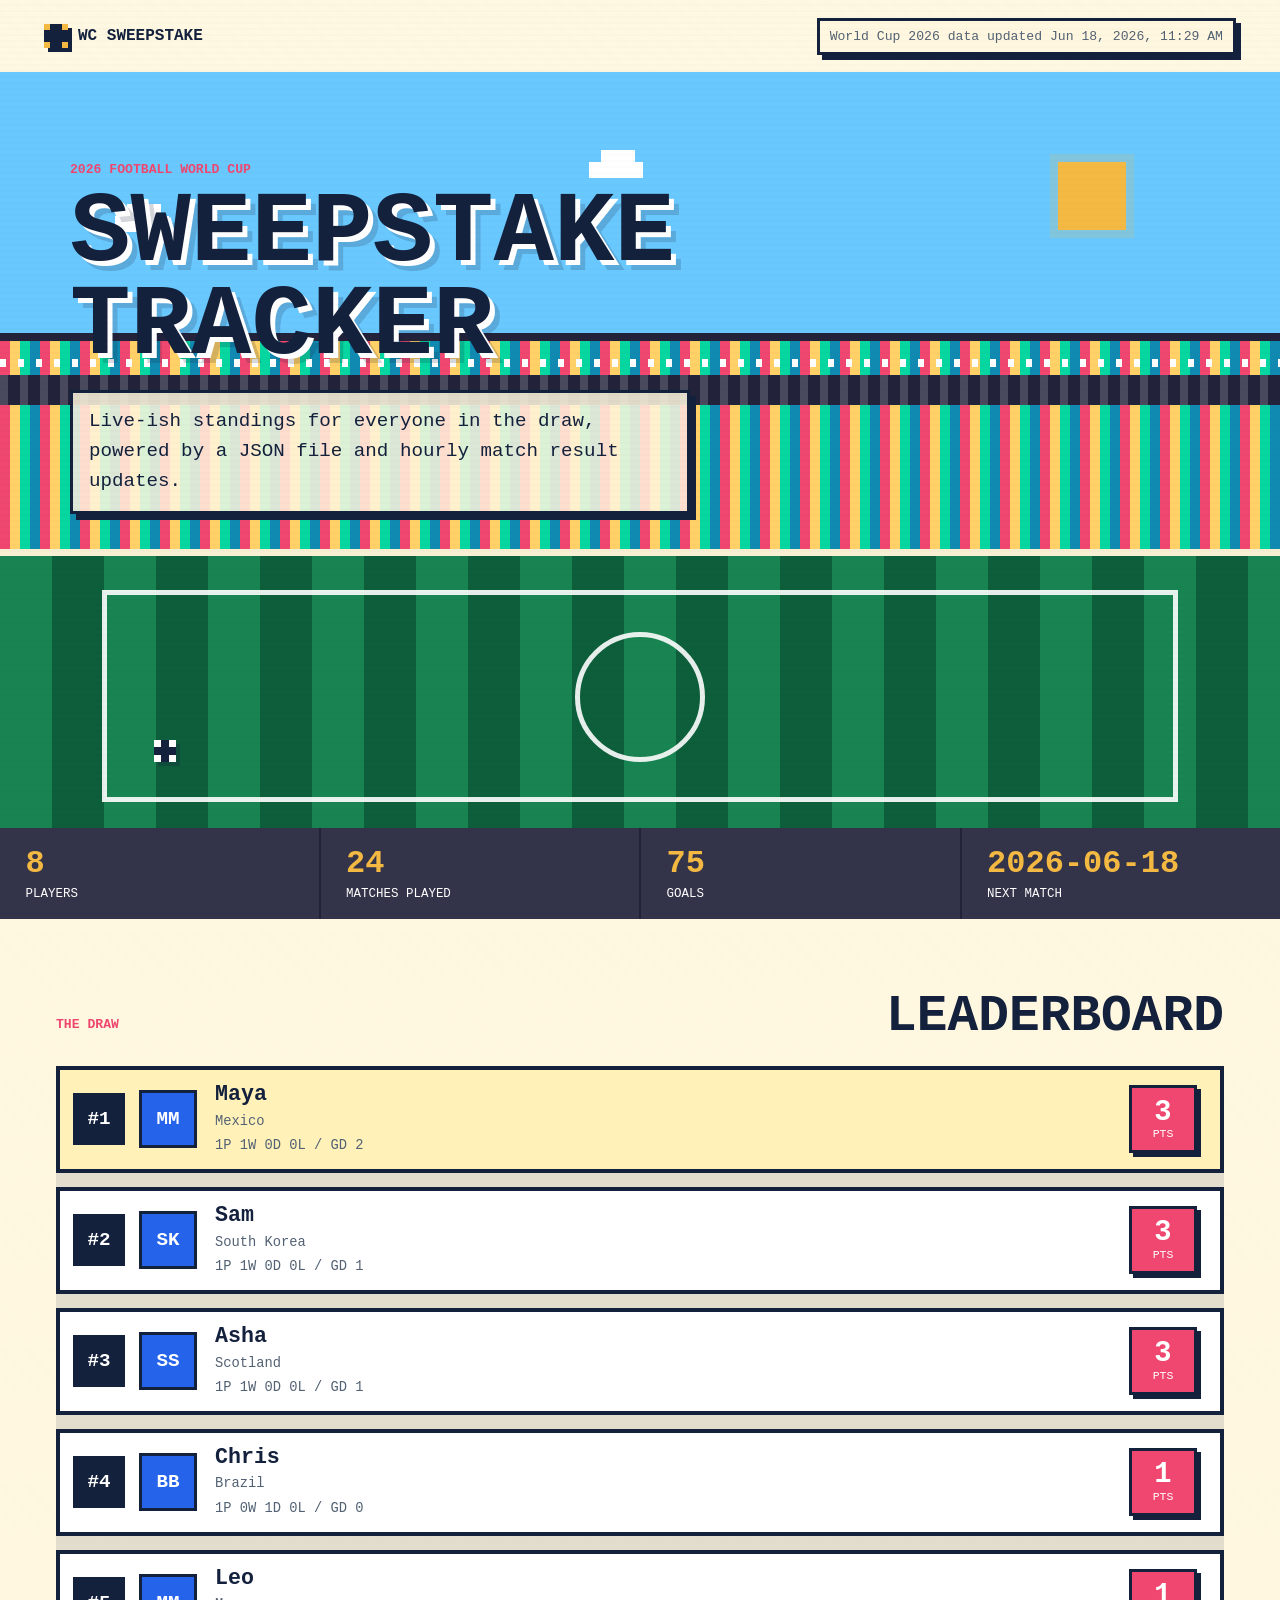
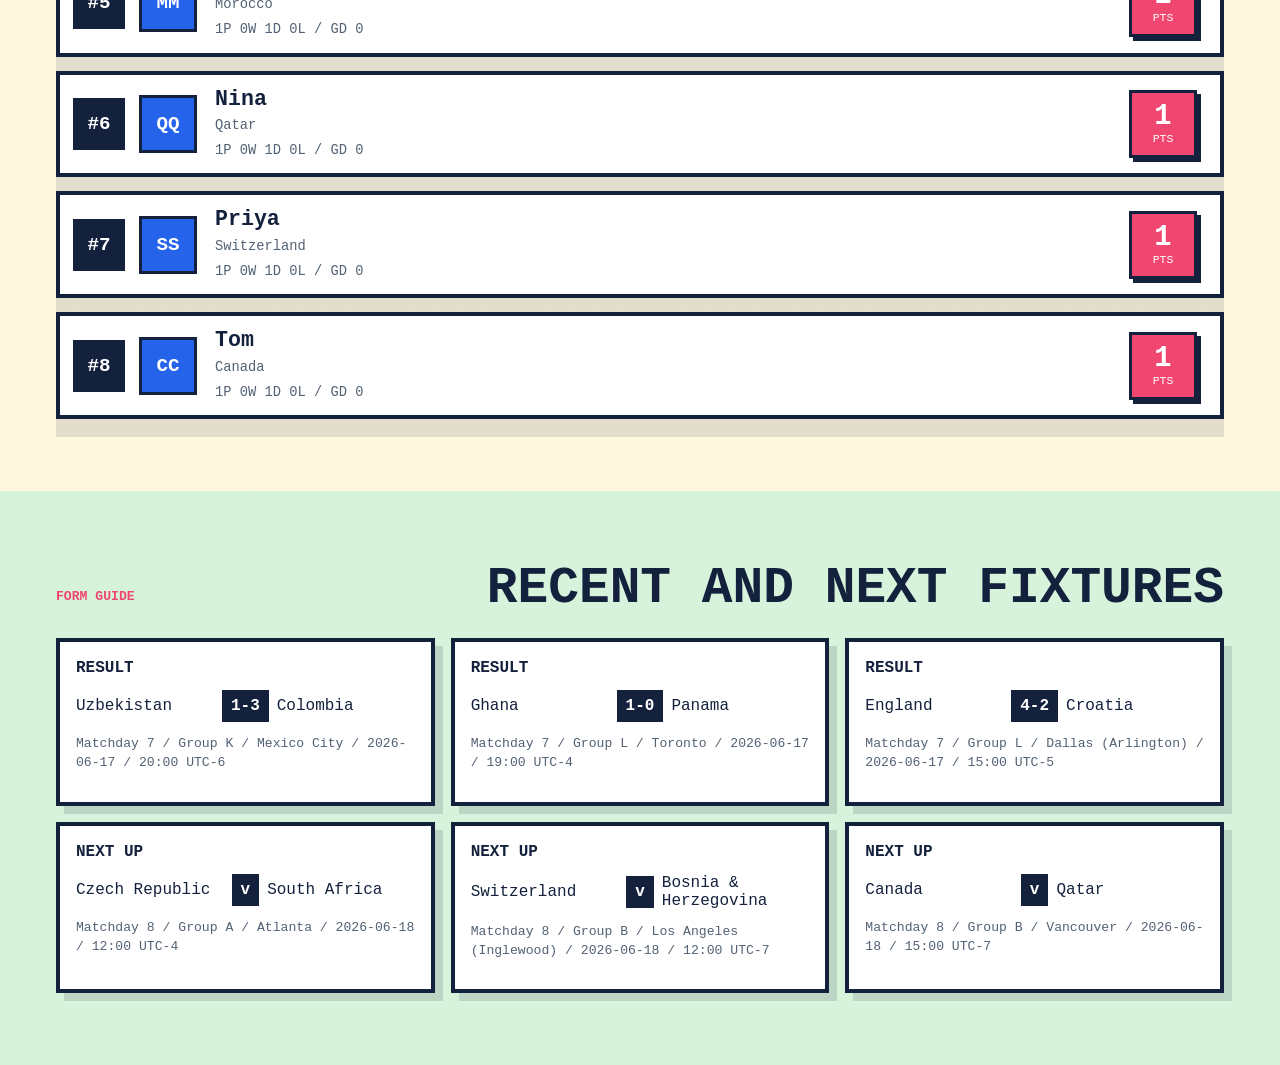
==== index.html @ b254f430 "feat: add World Cup sweepstake tracker" ====
<!doctype html>
<html lang="en">
  <head>
    <meta charset="utf-8" />
    <meta name="viewport" content="width=device-width, initial-scale=1" />
    <title>World Cup Sweepstake</title>
    <meta
      name="description"
      content="A pixel art sweepstake tracker for the 2026 football World Cup."
    />
    <link rel="icon" href="assets/favicon.svg" type="image/svg+xml" />
    <link rel="stylesheet" href="styles.css" />
  </head>
  <body>
    <div class="scanline" aria-hidden="true"></div>
    <header class="site-header">
      <nav class="topbar" aria-label="Sweepstake">
        <a class="brand" href="#leaderboard" aria-label="World Cup Sweepstake home">
          <span class="brand-mark" aria-hidden="true"></span>
          <span>WC Sweepstake</span>
        </a>
        <div class="status-pill" id="data-status">Loading results...</div>
      </nav>

      <section class="hero" aria-labelledby="hero-title">
        <div class="stadium-sky" aria-hidden="true">
          <span class="cloud cloud-one"></span>
          <span class="cloud cloud-two"></span>
          <span class="sun"></span>
        </div>
        <div class="pixel-stands" aria-hidden="true"></div>
        <div class="pitch" aria-hidden="true">
          <span class="touchline"></span>
          <span class="centre-circle"></span>
          <span class="pixel-ball"></span>
        </div>
        <div class="hero-copy">
          <p class="eyebrow">2026 football World Cup</p>
          <h1 id="hero-title">Sweepstake tracker</h1>
          <p>
            Live-ish standings for everyone in the draw, powered by a JSON file
            and hourly match result updates.
          </p>
        </div>
      </section>
    </header>

    <main>
      <section class="summary-strip" aria-label="Tournament summary">
        <div>
          <span class="summary-value" id="player-count">0</span>
          <span class="summary-label">players</span>
        </div>
        <div>
          <span class="summary-value" id="played-count">0</span>
          <span class="summary-label">matches played</span>
        </div>
        <div>
          <span class="summary-value" id="goal-count">0</span>
          <span class="summary-label">goals</span>
        </div>
        <div>
          <span class="summary-value" id="next-kickoff">TBC</span>
          <span class="summary-label">next match</span>
        </div>
      </section>

      <section class="content-band" id="leaderboard">
        <div class="section-heading">
          <p class="eyebrow">The draw</p>
          <h2>Leaderboard</h2>
        </div>
        <div class="leaderboard" id="leaderboard-list" aria-live="polite"></div>
      </section>

      <section class="content-band fixtures-band">
        <div class="section-heading">
          <p class="eyebrow">Form guide</p>
          <h2>Recent and next fixtures</h2>
        </div>
        <div class="fixture-grid" id="fixture-list"></div>
      </section>
    </main>

    <template id="leader-card-template">
      <article class="leader-card">
        <div class="rank"></div>
        <div class="team-badge"></div>
        <div class="leader-main">
          <h3></h3>
          <p></p>
          <div class="mini-record"></div>
        </div>
        <div class="points-box">
          <strong></strong>
          <span>pts</span>
        </div>
      </article>
    </template>

    <script src="app.js" type="module"></script>
  </body>
</html>
---- styles.css ----
:root {
  color-scheme: light;
  --ink: #14213d;
  --muted: #526173;
  --paper: #fff7df;
  --paper-deep: #f6e8ba;
  --grass: #188451;
  --grass-dark: #0d5e3a;
  --line: #e8dcaa;
  --score: #ef476f;
  --sky: #69c9ff;
  --night: #22223b;
  --gold: #f4b942;
  --blue: #2563eb;
  --tile: 6px;
  --shadow: 0 18px 0 rgba(20, 33, 61, 0.12);
}

* {
  box-sizing: border-box;
}

html {
  scroll-behavior: smooth;
}

body {
  margin: 0;
  background:
    linear-gradient(180deg, rgba(255, 247, 223, 0.92), rgba(255, 247, 223, 1)),
    repeating-linear-gradient(
      45deg,
      rgba(20, 33, 61, 0.04) 0 8px,
      transparent 8px 16px
    );
  color: var(--ink);
  font-family:
    "Courier New",
    Courier,
    monospace;
  letter-spacing: 0;
  min-height: 100vh;
}

.scanline {
  pointer-events: none;
  position: fixed;
  inset: 0;
  z-index: 30;
  opacity: 0.16;
  background: repeating-linear-gradient(
    to bottom,
    transparent 0 4px,
    rgba(20, 33, 61, 0.08) 4px 6px
  );
  mix-blend-mode: multiply;
}

.site-header {
  min-height: 92vh;
  display: grid;
  grid-template-rows: auto 1fr;
}

.topbar {
  align-items: center;
  display: flex;
  gap: 16px;
  justify-content: space-between;
  min-height: 72px;
  padding: 16px clamp(16px, 4vw, 44px);
}

.brand {
  align-items: center;
  color: var(--ink);
  display: inline-flex;
  font-size: clamp(0.92rem, 2vw, 1rem);
  font-weight: 700;
  gap: 10px;
  min-width: 0;
  text-decoration: none;
  text-transform: uppercase;
}

.brand-mark {
  aspect-ratio: 1;
  background:
    linear-gradient(90deg, transparent 0 25%, var(--ink) 25% 75%, transparent 75%),
    linear-gradient(transparent 0 25%, var(--ink) 25% 75%, transparent 75%),
    var(--gold);
  box-shadow: 4px 4px 0 var(--ink);
  display: inline-block;
  image-rendering: pixelated;
  width: 24px;
}

.status-pill {
  background: var(--paper);
  border: 3px solid var(--ink);
  box-shadow: 5px 5px 0 var(--ink);
  color: var(--muted);
  font-size: clamp(0.72rem, 2vw, 0.82rem);
  max-width: 52vw;
  overflow: hidden;
  padding: 8px 10px;
  text-overflow: ellipsis;
  white-space: nowrap;
}

.hero {
  display: grid;
  min-height: calc(92vh - 72px);
  overflow: hidden;
  position: relative;
}

.stadium-sky {
  background: linear-gradient(var(--sky) 0 66%, #99dcff 66% 100%);
  inset: 0;
  position: absolute;
}

.sun {
  animation: sunPulse 5s steps(3, end) infinite;
  background: var(--gold);
  box-shadow: 0 0 0 8px rgba(244, 185, 66, 0.18);
  height: 68px;
  position: absolute;
  right: clamp(28px, 12vw, 180px);
  top: clamp(42px, 10vh, 92px);
  width: 68px;
}

.cloud {
  animation: drift 18s steps(14, end) infinite;
  background: #ffffff;
  box-shadow:
    18px 0 0 #ffffff,
    36px 0 0 #ffffff,
    12px -12px 0 #ffffff,
    28px -12px 0 #ffffff;
  height: 16px;
  position: absolute;
  width: 18px;
}

.cloud-one {
  left: 9vw;
  top: 16vh;
}

.cloud-two {
  animation-duration: 23s;
  left: 46vw;
  top: 10vh;
}

.pixel-stands {
  background:
    repeating-linear-gradient(
      90deg,
      #ef476f 0 10px,
      #ffd166 10px 20px,
      #06d6a0 20px 30px,
      #118ab2 30px 40px
    );
  border-top: 8px solid var(--night);
  height: 24vh;
  min-height: 134px;
  left: 0;
  position: absolute;
  right: 0;
  bottom: max(188px, 31vh);
  z-index: 1;
}

.pixel-stands::before,
.pixel-stands::after {
  content: "";
  display: block;
  position: absolute;
}

.pixel-stands::before {
  background:
    repeating-linear-gradient(
      90deg,
      rgba(255, 255, 255, 0.18) 0 8px,
      transparent 8px 20px
    ),
    var(--night);
  height: 30px;
  left: 0;
  right: 0;
  top: 34px;
}

.pixel-stands::after {
  animation: crowdWave 1.8s steps(2, end) infinite;
  background:
    repeating-linear-gradient(
      90deg,
      #ffffff 0 6px,
      transparent 6px 18px
    );
  height: 8px;
  left: 0;
  right: 0;
  top: 18px;
}

.pitch {
  background:
    repeating-linear-gradient(
      90deg,
      var(--grass) 0 52px,
      var(--grass-dark) 52px 104px
    );
  border-top: 7px solid #f7f0d2;
  bottom: 0;
  height: 31vh;
  left: 0;
  min-height: 188px;
  position: absolute;
  right: 0;
  z-index: 2;
}

.touchline {
  border: 5px solid rgba(255, 255, 255, 0.9);
  bottom: 26px;
  left: clamp(16px, 8vw, 120px);
  position: absolute;
  right: clamp(16px, 8vw, 120px);
  top: 34px;
}

.centre-circle {
  aspect-ratio: 1;
  border: 5px solid rgba(255, 255, 255, 0.9);
  border-radius: 50%;
  left: 50%;
  max-height: 130px;
  position: absolute;
  top: 52%;
  transform: translate(-50%, -50%);
  width: min(24vw, 130px);
}

.pixel-ball {
  animation: ballRoll 6s steps(18, end) infinite;
  aspect-ratio: 1;
  background:
    linear-gradient(90deg, transparent 0 33%, var(--ink) 33% 66%, transparent 66%),
    linear-gradient(transparent 0 33%, var(--ink) 33% 66%, transparent 66%),
    #ffffff;
  bottom: 66px;
  box-shadow: 4px 4px 0 rgba(20, 33, 61, 0.28);
  left: 12vw;
  position: absolute;
  width: 22px;
}

.hero-copy {
  align-self: start;
  color: var(--ink);
  justify-self: start;
  max-width: 760px;
  padding: clamp(46px, 10vh, 92px) clamp(18px, 6vw, 70px) 0;
  position: relative;
  z-index: 4;
}

.eyebrow {
  color: var(--score);
  font-size: 0.82rem;
  font-weight: 700;
  margin: 0 0 10px;
  text-transform: uppercase;
}

h1,
h2,
h3,
p {
  margin-top: 0;
}

h1 {
  font-size: clamp(2.5rem, 10vw, 6.3rem);
  line-height: 0.92;
  margin-bottom: 18px;
  max-width: 9ch;
  text-shadow:
    5px 5px 0 #ffffff,
    10px 10px 0 rgba(20, 33, 61, 0.18);
  text-transform: uppercase;
}

.hero-copy p:last-child {
  background: rgba(255, 247, 223, 0.86);
  border: 3px solid var(--ink);
  box-shadow: 6px 6px 0 var(--ink);
  font-size: clamp(1rem, 2.4vw, 1.2rem);
  line-height: 1.55;
  max-width: 620px;
  padding: 14px 16px;
}

.summary-strip {
  background: var(--night);
  color: #ffffff;
  display: grid;
  gap: 2px;
  grid-template-columns: repeat(4, minmax(0, 1fr));
}

.summary-strip > div {
  background: rgba(255, 255, 255, 0.08);
  min-width: 0;
  padding: 18px clamp(12px, 2vw, 26px);
}

.summary-value,
.summary-label {
  display: block;
  overflow-wrap: anywhere;
}

.summary-value {
  color: var(--gold);
  font-size: clamp(1.15rem, 3vw, 2rem);
  font-weight: 700;
  line-height: 1.15;
}

.summary-label {
  font-size: 0.78rem;
  margin-top: 4px;
  text-transform: uppercase;
}

.content-band {
  padding: clamp(34px, 6vw, 72px) clamp(16px, 5vw, 56px);
}

.fixtures-band {
  background: #d8f3dc;
}

.section-heading {
  align-items: end;
  display: flex;
  gap: 20px;
  justify-content: space-between;
  margin: 0 auto 24px;
  max-width: 1180px;
}

.section-heading h2 {
  font-size: clamp(1.55rem, 4vw, 3.2rem);
  line-height: 1;
  margin-bottom: 0;
  text-transform: uppercase;
}

.leaderboard {
  display: grid;
  gap: 14px;
  margin: 0 auto;
  max-width: 1180px;
}

.leader-card {
  align-items: center;
  background: #ffffff;
  border: 4px solid var(--ink);
  box-shadow: var(--shadow);
  display: grid;
  gap: 14px;
  grid-template-columns: 52px 62px minmax(0, 1fr) 78px;
  min-height: 102px;
  padding: 13px;
}

.leader-card:first-child {
  background: #fff1b8;
}

.rank {
  align-items: center;
  background: var(--ink);
  color: #ffffff;
  display: flex;
  font-size: 1.2rem;
  font-weight: 700;
  height: 52px;
  justify-content: center;
  width: 52px;
}

.team-badge {
  align-items: center;
  background: var(--blue);
  border: 3px solid var(--ink);
  color: #ffffff;
  display: flex;
  font-size: 1.2rem;
  font-weight: 700;
  height: 58px;
  justify-content: center;
  text-transform: uppercase;
  width: 58px;
}

.leader-main {
  min-width: 0;
}

.leader-main h3 {
  font-size: clamp(1rem, 2vw, 1.35rem);
  line-height: 1.1;
  margin-bottom: 6px;
  overflow-wrap: anywhere;
}

.leader-main p,
.mini-record {
  color: var(--muted);
  font-size: 0.86rem;
  line-height: 1.35;
  margin: 0;
  overflow-wrap: anywhere;
}

.mini-record {
  margin-top: 6px;
}

.points-box {
  align-items: center;
  background: var(--score);
  border: 3px solid var(--ink);
  box-shadow: 4px 4px 0 var(--ink);
  color: #ffffff;
  display: flex;
  flex-direction: column;
  height: 68px;
  justify-content: center;
  width: 68px;
}

.points-box strong {
  font-size: 1.8rem;
  line-height: 1;
}

.points-box span {
  font-size: 0.72rem;
  text-transform: uppercase;
}

.fixture-grid {
  display: grid;
  gap: 16px;
  grid-template-columns: repeat(3, minmax(0, 1fr));
  margin: 0 auto;
  max-width: 1180px;
}

.fixture-card {
  background: #ffffff;
  border: 4px solid var(--ink);
  box-shadow: 8px 8px 0 rgba(20, 33, 61, 0.14);
  min-height: 164px;
  padding: 16px;
}

.fixture-card h3 {
  font-size: 1rem;
  line-height: 1.25;
  margin-bottom: 12px;
  text-transform: uppercase;
}

.fixture-score {
  align-items: center;
  display: grid;
  font-size: 1rem;
  gap: 8px;
  grid-template-columns: minmax(0, 1fr) auto minmax(0, 1fr);
}

.fixture-score span {
  overflow-wrap: anywhere;
}

.score-chip {
  background: var(--ink);
  color: #ffffff;
  font-weight: 700;
  padding: 7px 9px;
}

.fixture-meta {
  color: var(--muted);
  font-size: 0.82rem;
  line-height: 1.45;
  margin-top: 12px;
}

.empty-state,
.error-state {
  background: #ffffff;
  border: 4px solid var(--ink);
  box-shadow: var(--shadow);
  margin: 0 auto;
  max-width: 760px;
  padding: 20px;
}

.error-state {
  border-color: var(--score);
}

@keyframes drift {
  0% {
    transform: translateX(0);
  }
  50% {
    transform: translateX(34px);
  }
  100% {
    transform: translateX(0);
  }
}

@keyframes sunPulse {
  0%,
  100% {
    transform: scale(1);
  }
  50% {
    transform: scale(1.06);
  }
}

@keyframes crowdWave {
  0%,
  100% {
    transform: translateY(0);
  }
  50% {
    transform: translateY(8px);
  }
}

@keyframes ballRoll {
  0% {
    transform: translateX(0) rotate(0deg);
  }
  50% {
    transform: translateX(70vw) rotate(180deg);
  }
  100% {
    transform: translateX(0) rotate(360deg);
  }
}

@media (prefers-reduced-motion: reduce) {
  *,
  *::before,
  *::after {
    animation-duration: 1ms !important;
    animation-iteration-count: 1 !important;
    scroll-behavior: auto !important;
  }
}

@media (max-width: 820px) {
  .site-header {
    min-height: 92vh;
  }

  .hero {
    min-height: calc(92vh - 72px);
  }

  .summary-strip,
  .fixture-grid {
    grid-template-columns: repeat(2, minmax(0, 1fr));
  }

  .section-heading {
    align-items: start;
    display: block;
  }

  .leader-card {
    grid-template-columns: 42px 50px minmax(0, 1fr);
    padding: 11px;
  }

  .rank {
    height: 42px;
    width: 42px;
  }

  .team-badge {
    height: 48px;
    width: 48px;
  }

  .points-box {
    grid-column: 1 / -1;
    height: 46px;
    width: 100%;
  }

  .points-box {
    flex-direction: row;
    gap: 8px;
  }
}

@media (max-width: 520px) {
  .topbar {
    align-items: flex-start;
    flex-direction: column;
  }

  .status-pill {
    max-width: 100%;
    width: 100%;
  }

  h1 {
    max-width: 8ch;
  }

  .hero-copy {
    align-self: start;
    padding-top: 24px;
  }

  .summary-strip,
  .fixture-grid {
    grid-template-columns: 1fr;
  }
}
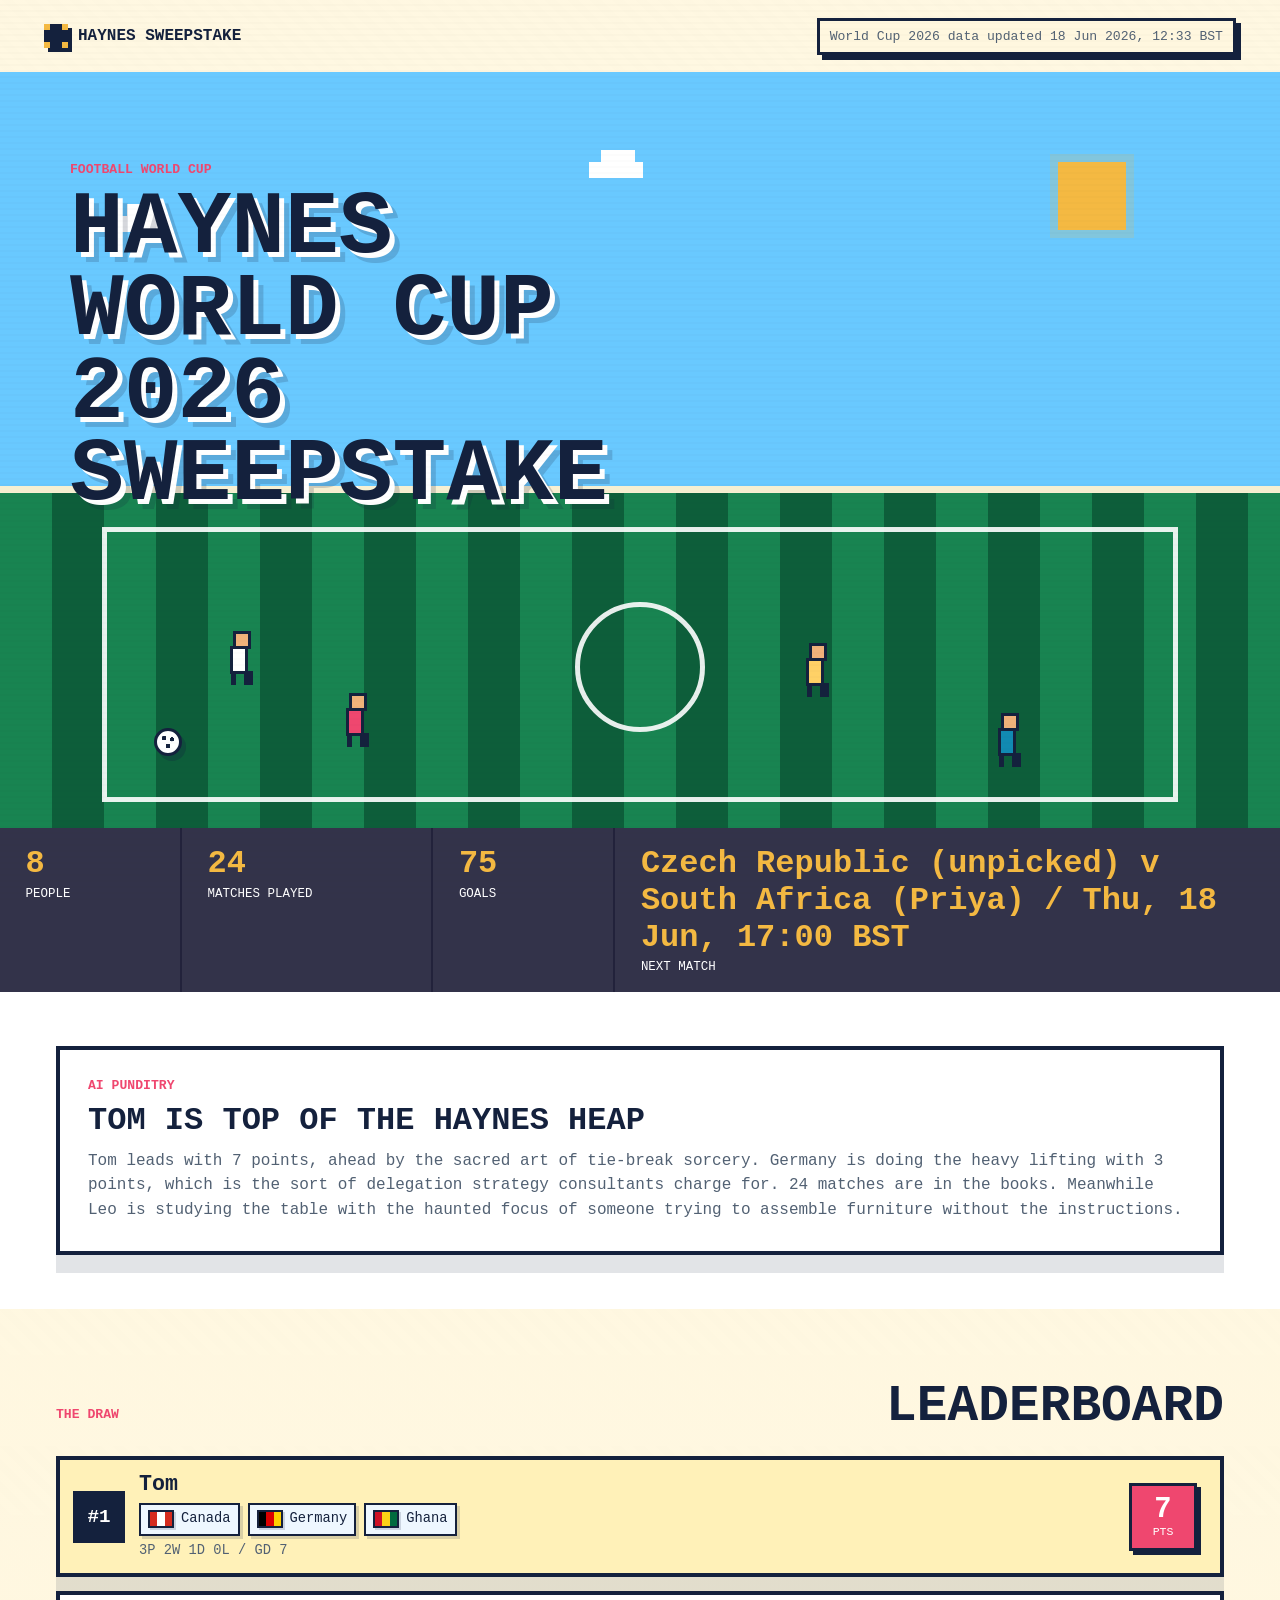
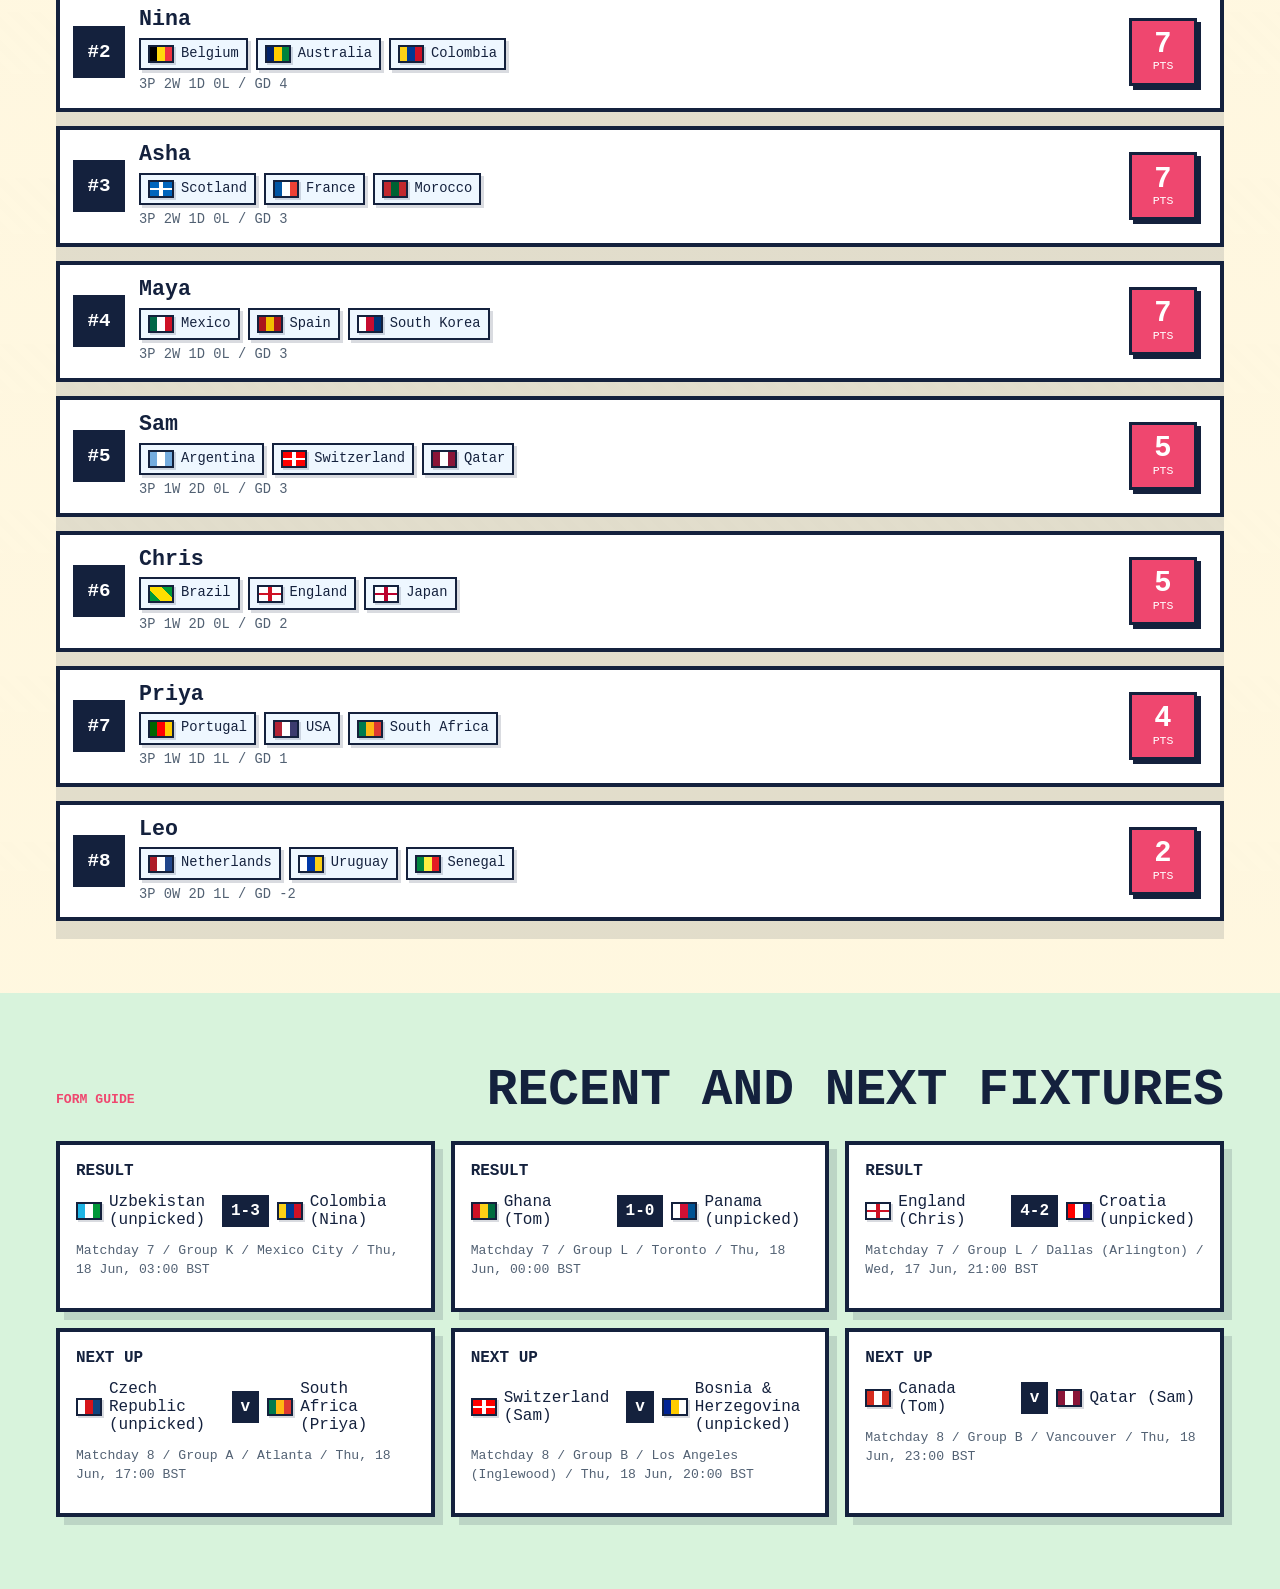
==== commit 9910bb2e: "feat: refine Haynes sweepstake tracker" ====
--- a/index.html
+++ b/index.html
@@ -3,7 +3,7 @@
   <head>
     <meta charset="utf-8" />
     <meta name="viewport" content="width=device-width, initial-scale=1" />
-    <title>World Cup Sweepstake</title>
+    <title>Haynes World Cup 2026 Sweepstake</title>
     <meta
       name="description"
       content="A pixel art sweepstake tracker for the 2026 football World Cup."
@@ -17,7 +17,7 @@
       <nav class="topbar" aria-label="Sweepstake">
         <a class="brand" href="#leaderboard" aria-label="World Cup Sweepstake home">
           <span class="brand-mark" aria-hidden="true"></span>
-          <span>WC Sweepstake</span>
+          <span>Haynes Sweepstake</span>
         </a>
         <div class="status-pill" id="data-status">Loading results...</div>
       </nav>
@@ -28,19 +28,18 @@
           <span class="cloud cloud-two"></span>
           <span class="sun"></span>
         </div>
-        <div class="pixel-stands" aria-hidden="true"></div>
         <div class="pitch" aria-hidden="true">
           <span class="touchline"></span>
           <span class="centre-circle"></span>
+          <span class="pixel-player player-one"></span>
+          <span class="pixel-player player-two"></span>
+          <span class="pixel-player player-three"></span>
+          <span class="pixel-player player-four"></span>
           <span class="pixel-ball"></span>
         </div>
         <div class="hero-copy">
-          <p class="eyebrow">2026 football World Cup</p>
-          <h1 id="hero-title">Sweepstake tracker</h1>
-          <p>
-            Live-ish standings for everyone in the draw, powered by a JSON file
-            and hourly match result updates.
-          </p>
+          <p class="eyebrow">Football World Cup</p>
+          <h1 id="hero-title">Haynes World Cup 2026 Sweepstake</h1>
         </div>
       </section>
     </header>
@@ -49,7 +48,7 @@
       <section class="summary-strip" aria-label="Tournament summary">
         <div>
           <span class="summary-value" id="player-count">0</span>
-          <span class="summary-label">players</span>
+          <span class="summary-label">people</span>
         </div>
         <div>
           <span class="summary-value" id="played-count">0</span>
@@ -62,6 +61,14 @@
         <div>
           <span class="summary-value" id="next-kickoff">TBC</span>
           <span class="summary-label">next match</span>
+        </div>
+      </section>
+
+      <section class="ai-summary-band" aria-labelledby="ai-summary-title">
+        <div class="ai-summary" id="ai-summary">
+          <p class="eyebrow">AI punditry</p>
+          <h2 id="ai-summary-title">Waiting for the first proper wobble.</h2>
+          <p>Once the hourly update sees a result change, this will get spicy.</p>
         </div>
       </section>
 
@@ -85,10 +92,9 @@
     <template id="leader-card-template">
       <article class="leader-card">
         <div class="rank"></div>
-        <div class="team-badge"></div>
         <div class="leader-main">
           <h3></h3>
-          <p></p>
+          <div class="team-picks"></div>
           <div class="mini-record"></div>
         </div>
         <div class="points-box">
--- a/styles.css
+++ b/styles.css
@@ -156,60 +156,6 @@
   top: 10vh;
 }
 
-.pixel-stands {
-  background:
-    repeating-linear-gradient(
-      90deg,
-      #ef476f 0 10px,
-      #ffd166 10px 20px,
-      #06d6a0 20px 30px,
-      #118ab2 30px 40px
-    );
-  border-top: 8px solid var(--night);
-  height: 24vh;
-  min-height: 134px;
-  left: 0;
-  position: absolute;
-  right: 0;
-  bottom: max(188px, 31vh);
-  z-index: 1;
-}
-
-.pixel-stands::before,
-.pixel-stands::after {
-  content: "";
-  display: block;
-  position: absolute;
-}
-
-.pixel-stands::before {
-  background:
-    repeating-linear-gradient(
-      90deg,
-      rgba(255, 255, 255, 0.18) 0 8px,
-      transparent 8px 20px
-    ),
-    var(--night);
-  height: 30px;
-  left: 0;
-  right: 0;
-  top: 34px;
-}
-
-.pixel-stands::after {
-  animation: crowdWave 1.8s steps(2, end) infinite;
-  background:
-    repeating-linear-gradient(
-      90deg,
-      #ffffff 0 6px,
-      transparent 6px 18px
-    );
-  height: 8px;
-  left: 0;
-  right: 0;
-  top: 18px;
-}
-
 .pitch {
   background:
     repeating-linear-gradient(
@@ -219,9 +165,9 @@
     );
   border-top: 7px solid #f7f0d2;
   bottom: 0;
-  height: 31vh;
+  height: 38vh;
   left: 0;
-  min-height: 188px;
+  min-height: 238px;
   position: absolute;
   right: 0;
   z-index: 2;
@@ -252,14 +198,79 @@
   animation: ballRoll 6s steps(18, end) infinite;
   aspect-ratio: 1;
   background:
-    linear-gradient(90deg, transparent 0 33%, var(--ink) 33% 66%, transparent 66%),
-    linear-gradient(transparent 0 33%, var(--ink) 33% 66%, transparent 66%),
+    radial-gradient(circle at 32% 32%, var(--ink) 0 10%, transparent 11%),
+    radial-gradient(circle at 68% 38%, var(--ink) 0 10%, transparent 11%),
+    radial-gradient(circle at 50% 68%, var(--ink) 0 12%, transparent 13%),
     #ffffff;
-  bottom: 66px;
-  box-shadow: 4px 4px 0 rgba(20, 33, 61, 0.28);
+  border: 3px solid var(--ink);
+  border-radius: 50%;
+  bottom: 72px;
+  box-shadow: 4px 5px 0 rgba(20, 33, 61, 0.28);
   left: 12vw;
   position: absolute;
+  width: 28px;
+  z-index: 4;
+}
+
+.pixel-player {
+  animation: playerBounce 2.8s steps(2, end) infinite;
+  background: var(--paper);
+  border: 3px solid var(--ink);
+  height: 28px;
+  position: absolute;
+  width: 18px;
+  z-index: 3;
+}
+
+.pixel-player::before,
+.pixel-player::after {
+  content: "";
+  position: absolute;
+}
+
+.pixel-player::before {
+  background: #f0b27a;
+  border: 3px solid var(--ink);
+  height: 12px;
+  left: 0;
+  top: -18px;
+  width: 12px;
+}
+
+.pixel-player::after {
+  background:
+    linear-gradient(90deg, var(--ink) 0 5px, transparent 5px 13px, var(--ink) 13px);
+  bottom: -14px;
+  height: 14px;
+  left: -2px;
   width: 22px;
+}
+
+.player-one {
+  background: #ef476f;
+  bottom: 92px;
+  left: 27vw;
+}
+
+.player-two {
+  animation-delay: 0.5s;
+  background: #ffd166;
+  bottom: 142px;
+  left: 63vw;
+}
+
+.player-three {
+  animation-delay: 0.8s;
+  background: #118ab2;
+  bottom: 72px;
+  left: 78vw;
+}
+
+.player-four {
+  animation-delay: 1.2s;
+  background: #ffffff;
+  bottom: 154px;
+  left: 18vw;
 }
 
 .hero-copy {
@@ -288,24 +299,14 @@
 }
 
 h1 {
-  font-size: clamp(2.5rem, 10vw, 6.3rem);
+  font-size: clamp(2.15rem, 8vw, 5.6rem);
   line-height: 0.92;
   margin-bottom: 18px;
-  max-width: 9ch;
+  max-width: 12ch;
   text-shadow:
     5px 5px 0 #ffffff,
     10px 10px 0 rgba(20, 33, 61, 0.18);
   text-transform: uppercase;
-}
-
-.hero-copy p:last-child {
-  background: rgba(255, 247, 223, 0.86);
-  border: 3px solid var(--ink);
-  box-shadow: 6px 6px 0 var(--ink);
-  font-size: clamp(1rem, 2.4vw, 1.2rem);
-  line-height: 1.55;
-  max-width: 620px;
-  padding: 14px 16px;
 }
 
 .summary-strip {
@@ -313,7 +314,7 @@
   color: #ffffff;
   display: grid;
   gap: 2px;
-  grid-template-columns: repeat(4, minmax(0, 1fr));
+  grid-template-columns: minmax(0, 0.65fr) minmax(0, 0.9fr) minmax(0, 0.65fr) minmax(0, 2.4fr);
 }
 
 .summary-strip > div {
@@ -347,6 +348,32 @@
 
 .fixtures-band {
   background: #d8f3dc;
+}
+
+.ai-summary-band {
+  background: #ffffff;
+  padding: clamp(28px, 5vw, 54px) clamp(16px, 5vw, 56px);
+}
+
+.ai-summary {
+  border: 4px solid var(--ink);
+  box-shadow: var(--shadow);
+  margin: 0 auto;
+  max-width: 1180px;
+  padding: clamp(18px, 3vw, 28px);
+}
+
+.ai-summary h2 {
+  font-size: clamp(1.2rem, 3vw, 2rem);
+  line-height: 1.1;
+  margin-bottom: 10px;
+  text-transform: uppercase;
+}
+
+.ai-summary p:last-child {
+  color: var(--muted);
+  line-height: 1.55;
+  margin-bottom: 0;
 }
 
 .section-heading {
@@ -379,7 +406,7 @@
   box-shadow: var(--shadow);
   display: grid;
   gap: 14px;
-  grid-template-columns: 52px 62px minmax(0, 1fr) 78px;
+  grid-template-columns: 52px minmax(0, 1fr) 78px;
   min-height: 102px;
   padding: 13px;
 }
@@ -400,20 +427,6 @@
   width: 52px;
 }
 
-.team-badge {
-  align-items: center;
-  background: var(--blue);
-  border: 3px solid var(--ink);
-  color: #ffffff;
-  display: flex;
-  font-size: 1.2rem;
-  font-weight: 700;
-  height: 58px;
-  justify-content: center;
-  text-transform: uppercase;
-  width: 58px;
-}
-
 .leader-main {
   min-width: 0;
 }
@@ -425,7 +438,7 @@
   overflow-wrap: anywhere;
 }
 
-.leader-main p,
+.team-picks,
 .mini-record {
   color: var(--muted);
   font-size: 0.86rem;
@@ -436,6 +449,38 @@
 
 .mini-record {
   margin-top: 6px;
+}
+
+.team-picks {
+  display: flex;
+  flex-wrap: wrap;
+  gap: 8px;
+}
+
+.team-chip,
+.team-label {
+  align-items: center;
+  display: inline-flex;
+  gap: 7px;
+  min-width: 0;
+}
+
+.team-chip {
+  background: #eef7ff;
+  border: 2px solid var(--ink);
+  box-shadow: 3px 3px 0 rgba(20, 33, 61, 0.16);
+  color: var(--ink);
+  padding: 5px 7px;
+}
+
+.pixel-flag {
+  border: 2px solid var(--ink);
+  box-shadow: 2px 2px 0 rgba(20, 33, 61, 0.16);
+  display: inline-block;
+  flex: 0 0 auto;
+  height: 18px;
+  image-rendering: pixelated;
+  width: 26px;
 }
 
 .points-box {
@@ -492,7 +537,8 @@
   grid-template-columns: minmax(0, 1fr) auto minmax(0, 1fr);
 }
 
-.fixture-score span {
+.fixture-score span,
+.team-label-text {
   overflow-wrap: anywhere;
 }
 
@@ -556,6 +602,16 @@
   }
 }
 
+@keyframes playerBounce {
+  0%,
+  100% {
+    transform: translateY(0);
+  }
+  50% {
+    transform: translateY(-5px);
+  }
+}
+
 @keyframes ballRoll {
   0% {
     transform: translateX(0) rotate(0deg);
@@ -598,18 +654,13 @@
   }
 
   .leader-card {
-    grid-template-columns: 42px 50px minmax(0, 1fr);
+    grid-template-columns: 42px minmax(0, 1fr);
     padding: 11px;
   }
 
   .rank {
     height: 42px;
     width: 42px;
-  }
-
-  .team-badge {
-    height: 48px;
-    width: 48px;
   }
 
   .points-box {
@@ -636,7 +687,7 @@
   }
 
   h1 {
-    max-width: 8ch;
+    max-width: 10ch;
   }
 
   .hero-copy {
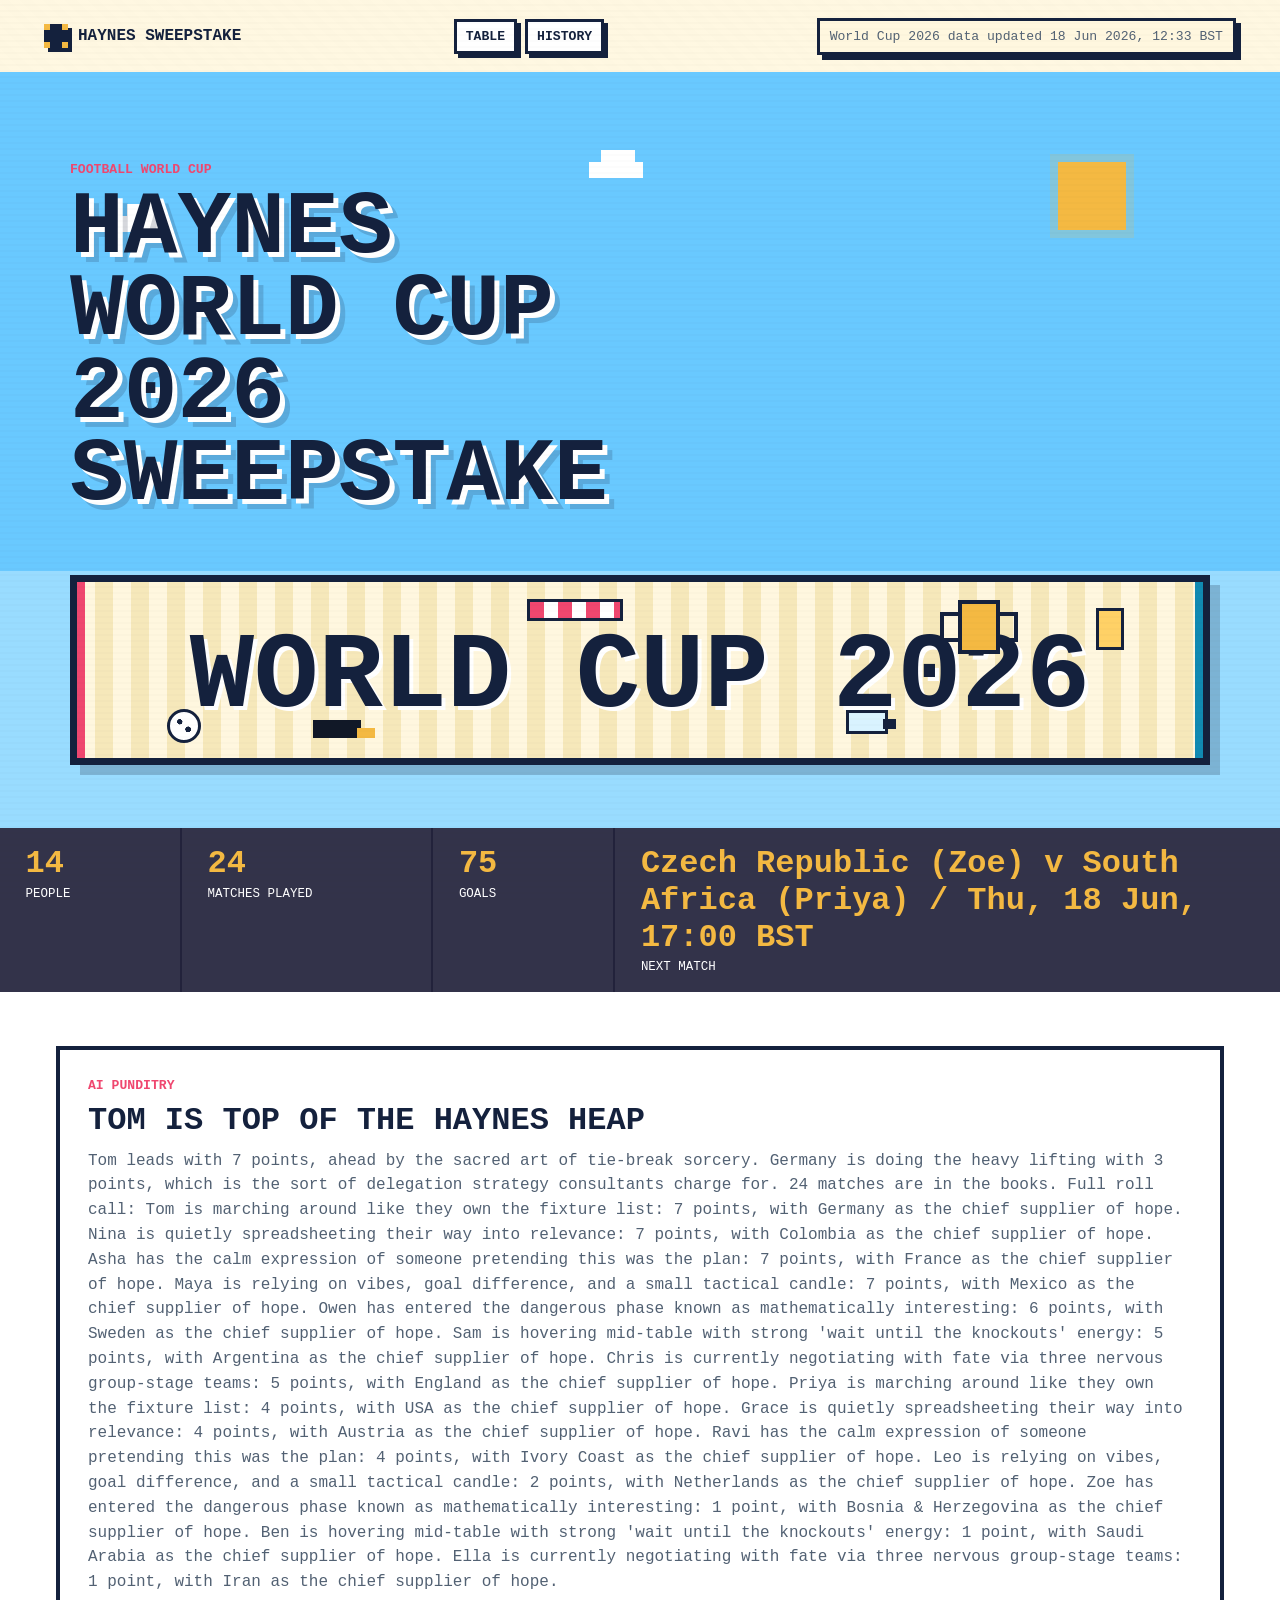
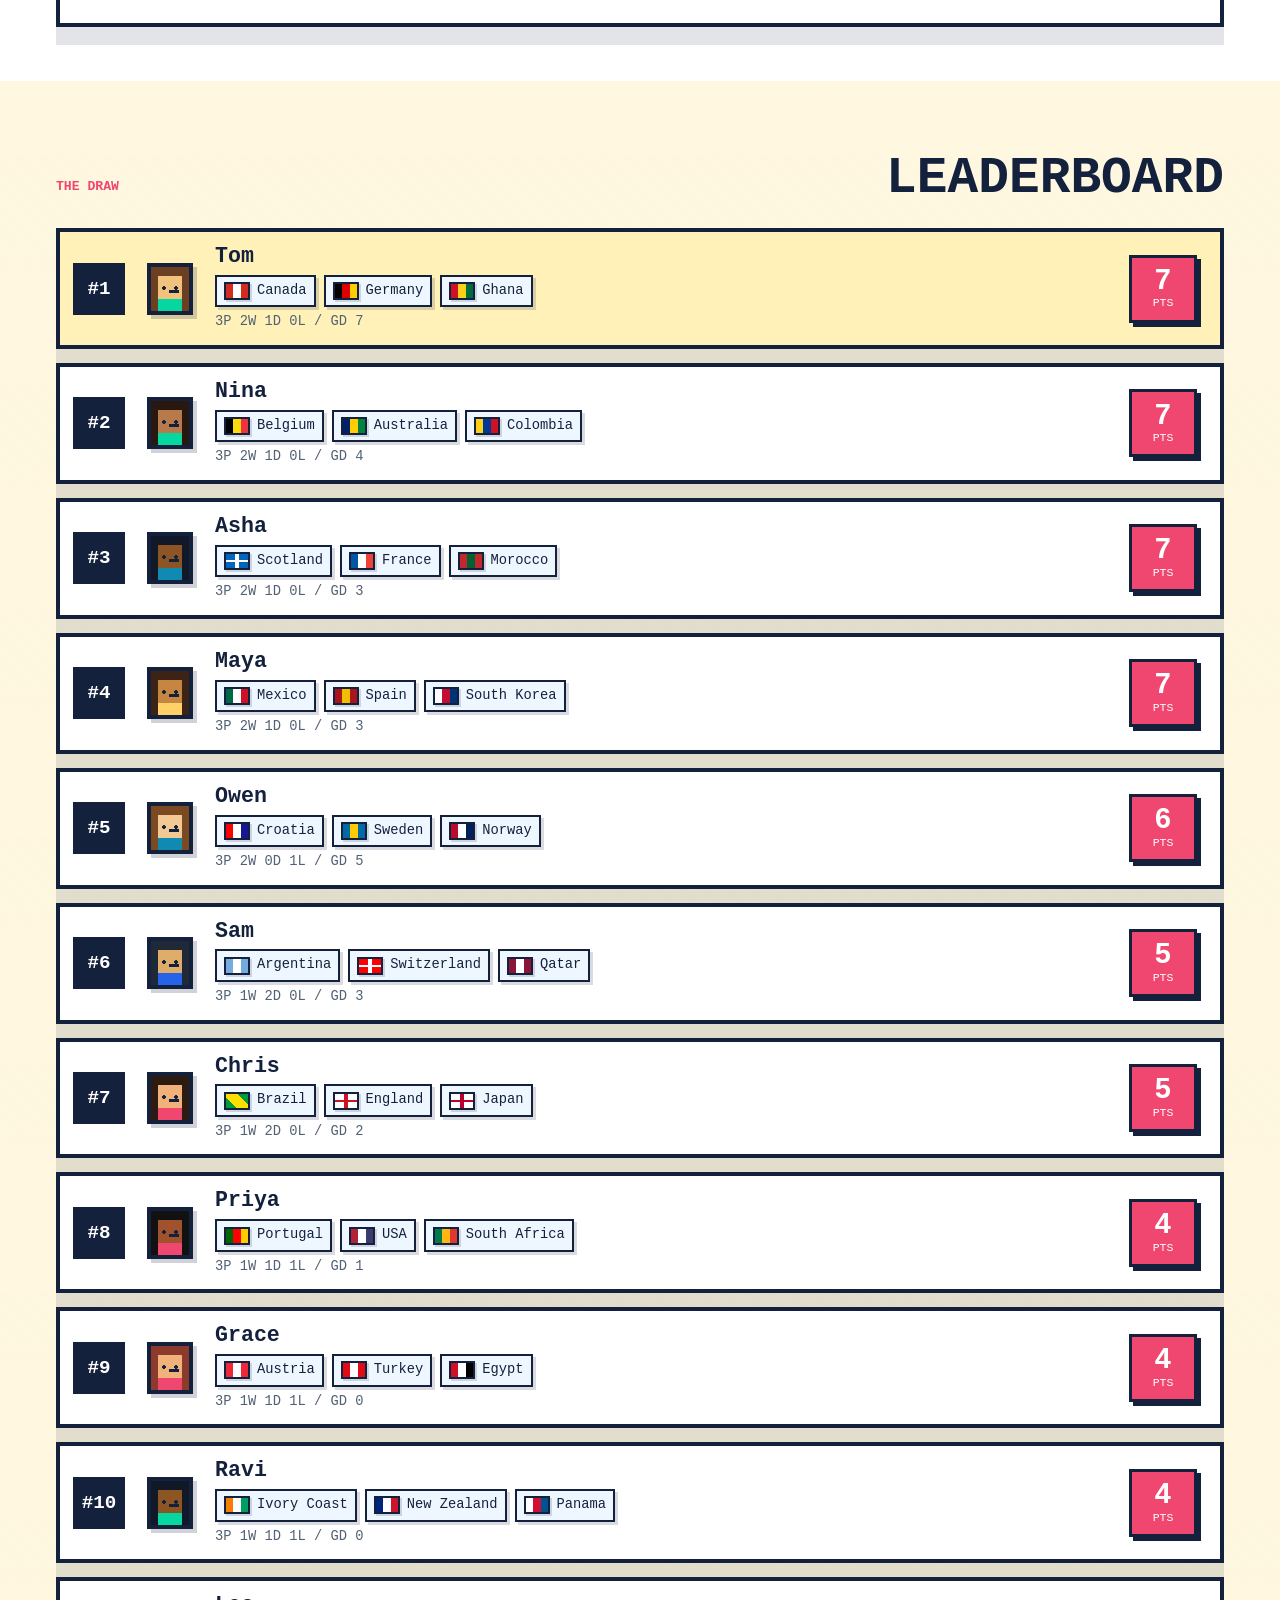
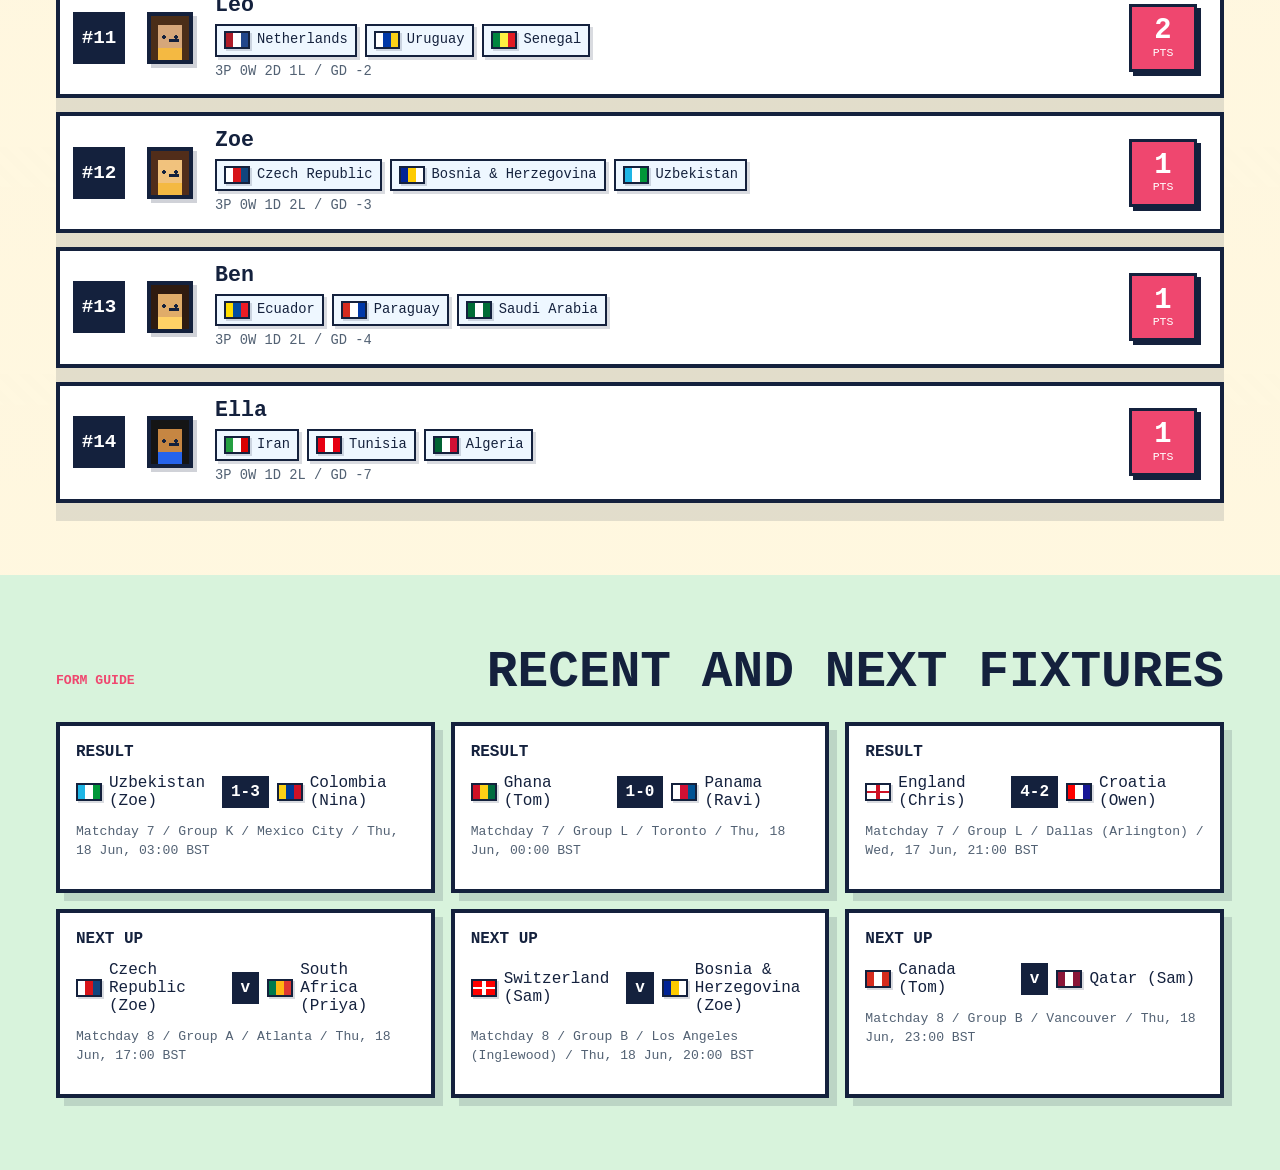
==== commit 186edaeb: "feat: add retro banner and history page" ====
--- a/index.html
+++ b/index.html
@@ -15,10 +15,14 @@
     <div class="scanline" aria-hidden="true"></div>
     <header class="site-header">
       <nav class="topbar" aria-label="Sweepstake">
-        <a class="brand" href="#leaderboard" aria-label="World Cup Sweepstake home">
+        <a class="brand" href="index.html" aria-label="World Cup Sweepstake home">
           <span class="brand-mark" aria-hidden="true"></span>
           <span>Haynes Sweepstake</span>
         </a>
+        <div class="nav-links">
+          <a href="index.html">Table</a>
+          <a href="history.html">History</a>
+        </div>
         <div class="status-pill" id="data-status">Loading results...</div>
       </nav>
 
@@ -28,18 +32,18 @@
           <span class="cloud cloud-two"></span>
           <span class="sun"></span>
         </div>
-        <div class="pitch" aria-hidden="true">
-          <span class="touchline"></span>
-          <span class="centre-circle"></span>
-          <span class="pixel-player player-one"></span>
-          <span class="pixel-player player-two"></span>
-          <span class="pixel-player player-three"></span>
-          <span class="pixel-player player-four"></span>
-          <span class="pixel-ball"></span>
-        </div>
         <div class="hero-copy">
           <p class="eyebrow">Football World Cup</p>
           <h1 id="hero-title">Haynes World Cup 2026 Sweepstake</h1>
+        </div>
+        <div class="retro-banner" aria-hidden="true">
+          <span class="banner-text">World Cup 2026</span>
+          <span class="banner-item banner-ball"></span>
+          <span class="banner-item banner-boot"></span>
+          <span class="banner-item banner-cup"></span>
+          <span class="banner-item banner-card"></span>
+          <span class="banner-item banner-whistle"></span>
+          <span class="banner-item banner-scarf"></span>
         </div>
       </section>
     </header>
@@ -92,6 +96,7 @@
     <template id="leader-card-template">
       <article class="leader-card">
         <div class="rank"></div>
+        <div class="pixel-avatar"></div>
         <div class="leader-main">
           <h3></h3>
           <div class="team-picks"></div>
--- a/styles.css
+++ b/styles.css
@@ -83,6 +83,26 @@
   text-transform: uppercase;
 }
 
+.nav-links {
+  align-items: center;
+  display: flex;
+  flex: 1 1 auto;
+  gap: 8px;
+  justify-content: center;
+}
+
+.nav-links a {
+  background: #ffffff;
+  border: 3px solid var(--ink);
+  box-shadow: 4px 4px 0 var(--ink);
+  color: var(--ink);
+  font-size: 0.82rem;
+  font-weight: 700;
+  padding: 7px 9px;
+  text-decoration: none;
+  text-transform: uppercase;
+}
+
 .brand-mark {
   aspect-ratio: 1;
   background:
@@ -113,6 +133,20 @@
   min-height: calc(92vh - 72px);
   overflow: hidden;
   position: relative;
+}
+
+.history-header {
+  background: var(--sky);
+  border-bottom: 7px solid var(--ink);
+  min-height: 38vh;
+}
+
+.history-title {
+  padding: clamp(34px, 8vw, 82px) clamp(18px, 6vw, 70px);
+}
+
+.history-title h1 {
+  margin-bottom: 0;
 }
 
 .stadium-sky {
@@ -283,6 +317,140 @@
   z-index: 4;
 }
 
+.retro-banner {
+  animation: bannerFloat 4s steps(4, end) infinite;
+  background:
+    linear-gradient(90deg, #ef476f 0 8px, transparent 8px calc(100% - 8px), #118ab2 calc(100% - 8px)),
+    repeating-linear-gradient(90deg, #fff7df 0 18px, #f6e8ba 18px 36px);
+  border: 7px solid var(--ink);
+  bottom: clamp(26px, 7vh, 74px);
+  box-shadow: 10px 10px 0 rgba(20, 33, 61, 0.22);
+  height: clamp(118px, 20vw, 190px);
+  left: clamp(18px, 6vw, 70px);
+  overflow: hidden;
+  position: absolute;
+  right: clamp(18px, 6vw, 70px);
+  z-index: 3;
+}
+
+.banner-text {
+  color: var(--ink);
+  display: block;
+  font-size: clamp(2.2rem, 9vw, 6.7rem);
+  font-weight: 700;
+  line-height: 1;
+  padding: clamp(22px, 4vw, 42px) 18px 0;
+  text-align: center;
+  text-shadow: 4px 4px 0 #ffffff;
+  text-transform: uppercase;
+}
+
+.banner-item {
+  image-rendering: pixelated;
+  position: absolute;
+}
+
+.banner-ball {
+  animation: iconHop 2.5s steps(3, end) infinite;
+  aspect-ratio: 1;
+  background:
+    radial-gradient(circle at 35% 35%, var(--ink) 0 10%, transparent 11%),
+    radial-gradient(circle at 65% 62%, var(--ink) 0 11%, transparent 12%),
+    #ffffff;
+  border: 3px solid var(--ink);
+  border-radius: 50%;
+  bottom: 15px;
+  left: 8%;
+  width: 34px;
+}
+
+.banner-boot {
+  animation: bootKick 3.2s steps(4, end) infinite;
+  background: #111827;
+  bottom: 20px;
+  height: 18px;
+  left: 21%;
+  width: 48px;
+}
+
+.banner-boot::after {
+  background: #f4b942;
+  content: "";
+  height: 10px;
+  position: absolute;
+  right: -14px;
+  top: 8px;
+  width: 18px;
+}
+
+.banner-cup {
+  background: var(--gold);
+  border: 4px solid var(--ink);
+  height: 54px;
+  right: 18%;
+  top: 18px;
+  width: 42px;
+}
+
+.banner-cup::before,
+.banner-cup::after {
+  border: 4px solid var(--ink);
+  content: "";
+  height: 22px;
+  position: absolute;
+  top: 8px;
+  width: 18px;
+}
+
+.banner-cup::before {
+  border-right: 0;
+  left: -22px;
+}
+
+.banner-cup::after {
+  border-left: 0;
+  right: -22px;
+}
+
+.banner-card {
+  animation: cardFlash 2s steps(2, end) infinite;
+  background: #ffd166;
+  border: 3px solid var(--ink);
+  height: 42px;
+  right: 7%;
+  top: 26px;
+  width: 28px;
+}
+
+.banner-whistle {
+  background: #d9f3ff;
+  border: 3px solid var(--ink);
+  bottom: 24px;
+  height: 24px;
+  right: 28%;
+  width: 42px;
+}
+
+.banner-whistle::after {
+  background: var(--ink);
+  content: "";
+  height: 10px;
+  position: absolute;
+  right: -11px;
+  top: 6px;
+  width: 13px;
+}
+
+.banner-scarf {
+  animation: scarfWave 3.4s steps(4, end) infinite;
+  background: repeating-linear-gradient(90deg, #ef476f 0 14px, #ffffff 14px 28px);
+  border: 3px solid var(--ink);
+  height: 22px;
+  left: 40%;
+  top: 17px;
+  width: 96px;
+}
+
 .eyebrow {
   color: var(--score);
   font-size: 0.82rem;
@@ -406,7 +574,7 @@
   box-shadow: var(--shadow);
   display: grid;
   gap: 14px;
-  grid-template-columns: 52px minmax(0, 1fr) 78px;
+  grid-template-columns: 52px 62px minmax(0, 1fr) 78px;
   min-height: 102px;
   padding: 13px;
 }
@@ -429,6 +597,40 @@
 
 .leader-main {
   min-width: 0;
+}
+
+.pixel-avatar {
+  align-items: center;
+  display: flex;
+  height: 62px;
+  justify-content: center;
+  width: 62px;
+}
+
+.pixel-avatar-face {
+  background:
+    linear-gradient(var(--hair) 0 20%, transparent 20%),
+    linear-gradient(90deg, var(--hair) 0 18%, transparent 18% 82%, var(--hair) 82%),
+    radial-gradient(circle at 34% 48%, var(--ink) 0 5%, transparent 6%),
+    radial-gradient(circle at 66% 48%, var(--ink) 0 5%, transparent 6%),
+    linear-gradient(var(--skin) 0 72%, var(--shirt) 72%);
+  border: 4px solid var(--ink);
+  box-shadow: 4px 4px 0 rgba(20, 33, 61, 0.2);
+  display: block;
+  height: 52px;
+  image-rendering: pixelated;
+  position: relative;
+  width: 46px;
+}
+
+.pixel-avatar-face::after {
+  background: var(--ink);
+  bottom: 18px;
+  content: "";
+  height: 3px;
+  left: 18px;
+  position: absolute;
+  width: 10px;
 }
 
 .leader-main h3 {
@@ -556,6 +758,44 @@
   margin-top: 12px;
 }
 
+.history-band {
+  background: #d8f3dc;
+}
+
+.history-list,
+.result-list {
+  display: grid;
+  gap: 14px;
+  margin: 0 auto;
+  max-width: 1180px;
+}
+
+.history-card,
+.result-card {
+  background: #ffffff;
+  border: 4px solid var(--ink);
+  box-shadow: 8px 8px 0 rgba(20, 33, 61, 0.14);
+  padding: 16px;
+}
+
+.history-card h3 {
+  font-size: clamp(1rem, 2.4vw, 1.35rem);
+  margin-bottom: 6px;
+  text-transform: uppercase;
+}
+
+.history-card p:last-child {
+  color: var(--ink);
+  line-height: 1.55;
+  margin-bottom: 0;
+}
+
+.history-score {
+  font-size: clamp(1rem, 2vw, 1.25rem);
+  font-weight: 700;
+  overflow-wrap: anywhere;
+}
+
 .empty-state,
 .error-state {
   background: #ffffff;
@@ -612,6 +852,56 @@
   }
 }
 
+@keyframes bannerFloat {
+  0%,
+  100% {
+    transform: translateY(0);
+  }
+  50% {
+    transform: translateY(-8px);
+  }
+}
+
+@keyframes iconHop {
+  0%,
+  100% {
+    transform: translateY(0);
+  }
+  50% {
+    transform: translateY(-14px);
+  }
+}
+
+@keyframes bootKick {
+  0%,
+  100% {
+    transform: rotate(0deg);
+  }
+  50% {
+    transform: rotate(-8deg);
+  }
+}
+
+@keyframes cardFlash {
+  0%,
+  100% {
+    background: #ffd166;
+  }
+  50% {
+    background: #ef476f;
+  }
+}
+
+@keyframes scarfWave {
+  0%,
+  100% {
+    transform: translateX(0);
+  }
+  50% {
+    transform: translateX(12px);
+  }
+}
+
 @keyframes ballRoll {
   0% {
     transform: translateX(0) rotate(0deg);
@@ -654,7 +944,7 @@
   }
 
   .leader-card {
-    grid-template-columns: 42px minmax(0, 1fr);
+    grid-template-columns: 42px 52px minmax(0, 1fr);
     padding: 11px;
   }
 
@@ -686,6 +976,12 @@
     width: 100%;
   }
 
+  .nav-links {
+    justify-content: flex-start;
+    order: 3;
+    width: 100%;
+  }
+
   h1 {
     max-width: 10ch;
   }
@@ -699,4 +995,19 @@
   .fixture-grid {
     grid-template-columns: 1fr;
   }
-}
+
+  .retro-banner {
+    bottom: 28px;
+    height: 112px;
+  }
+
+  .banner-text {
+    font-size: 2rem;
+    padding-top: 30px;
+  }
+
+  .banner-scarf,
+  .banner-whistle {
+    display: none;
+  }
+}
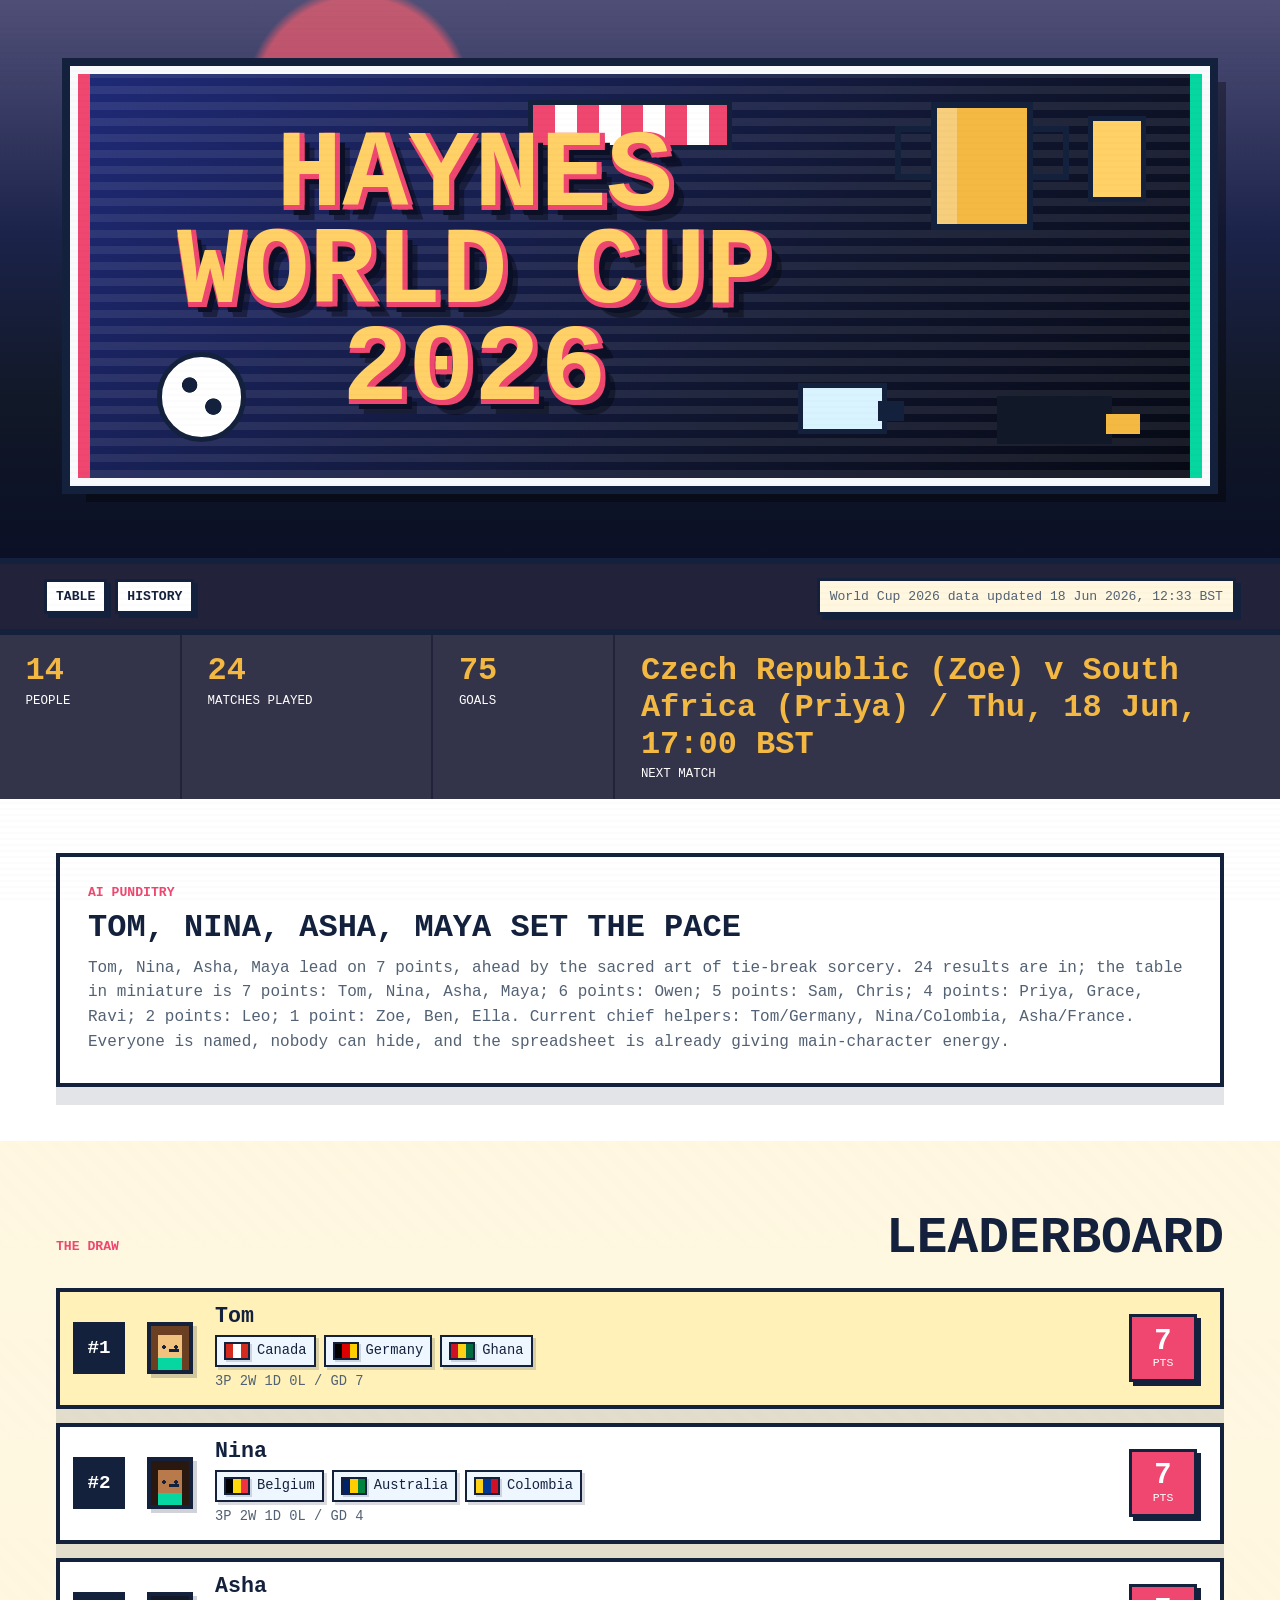
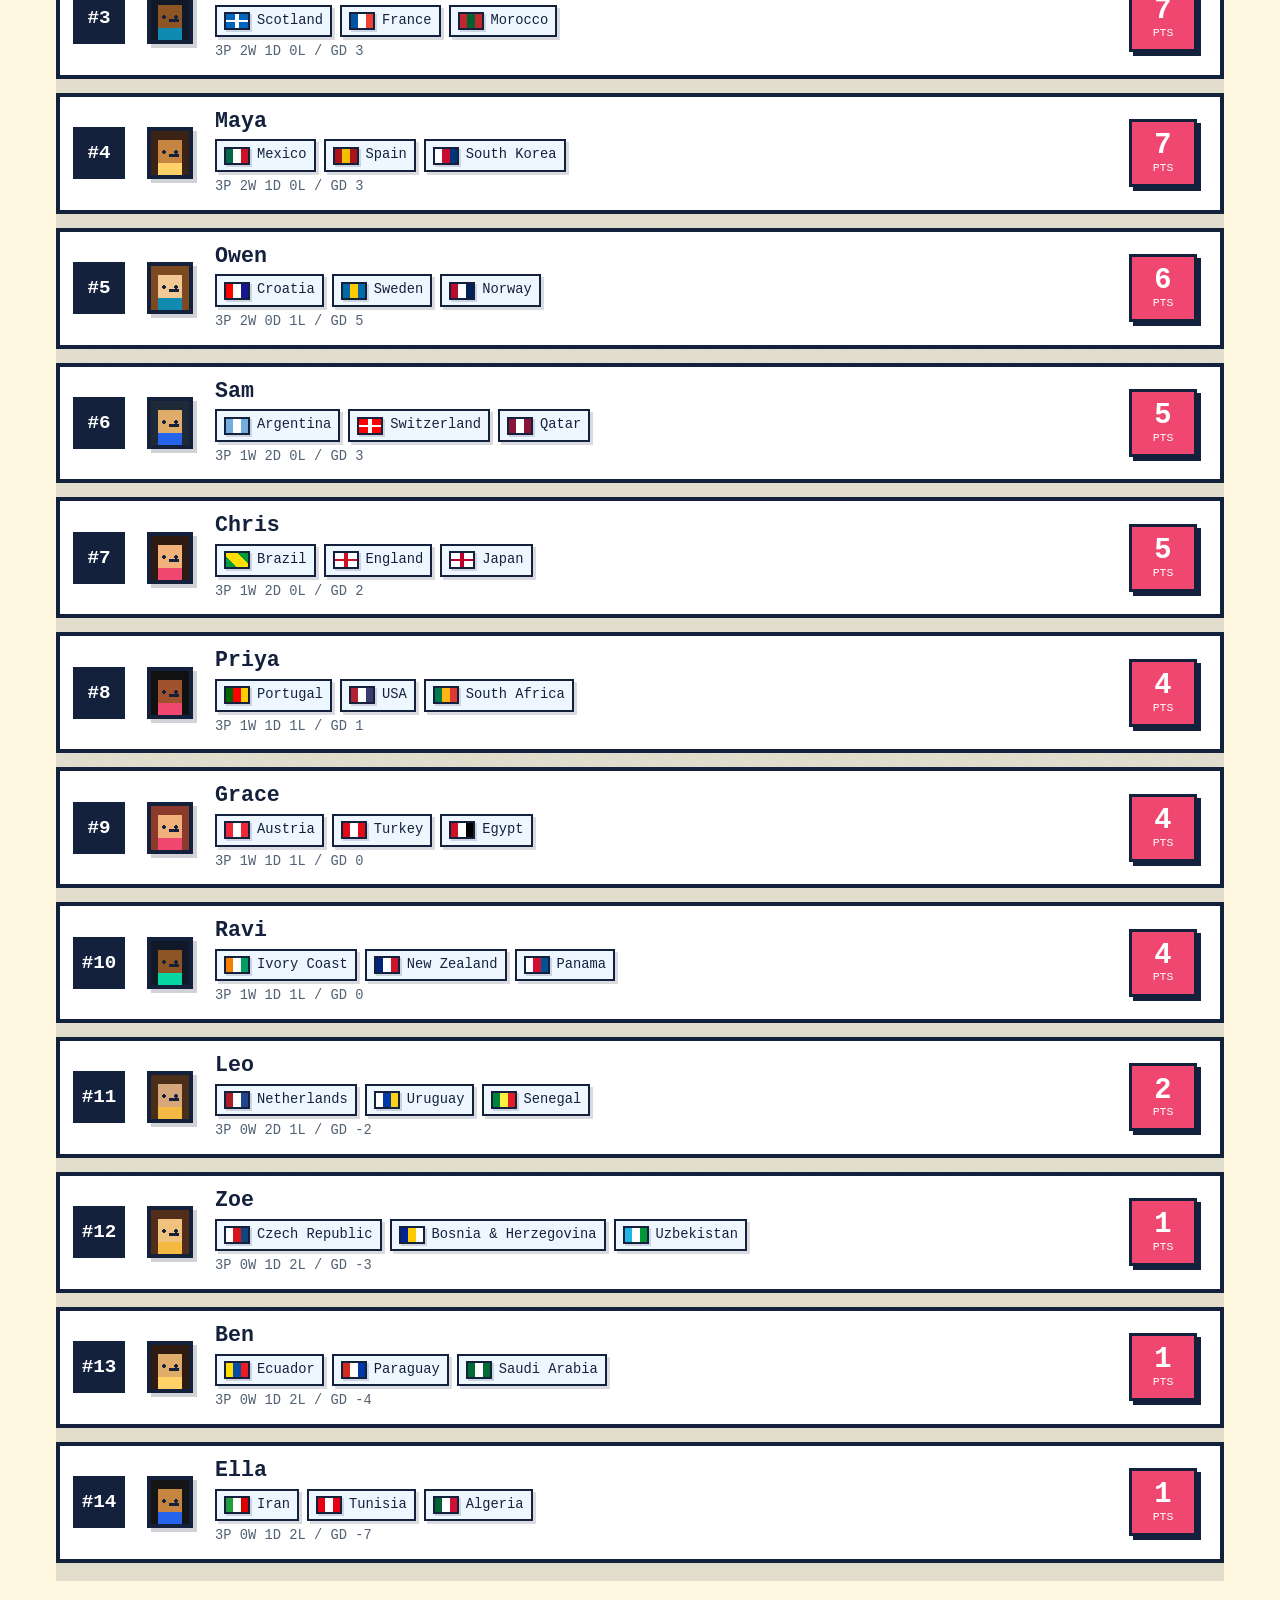
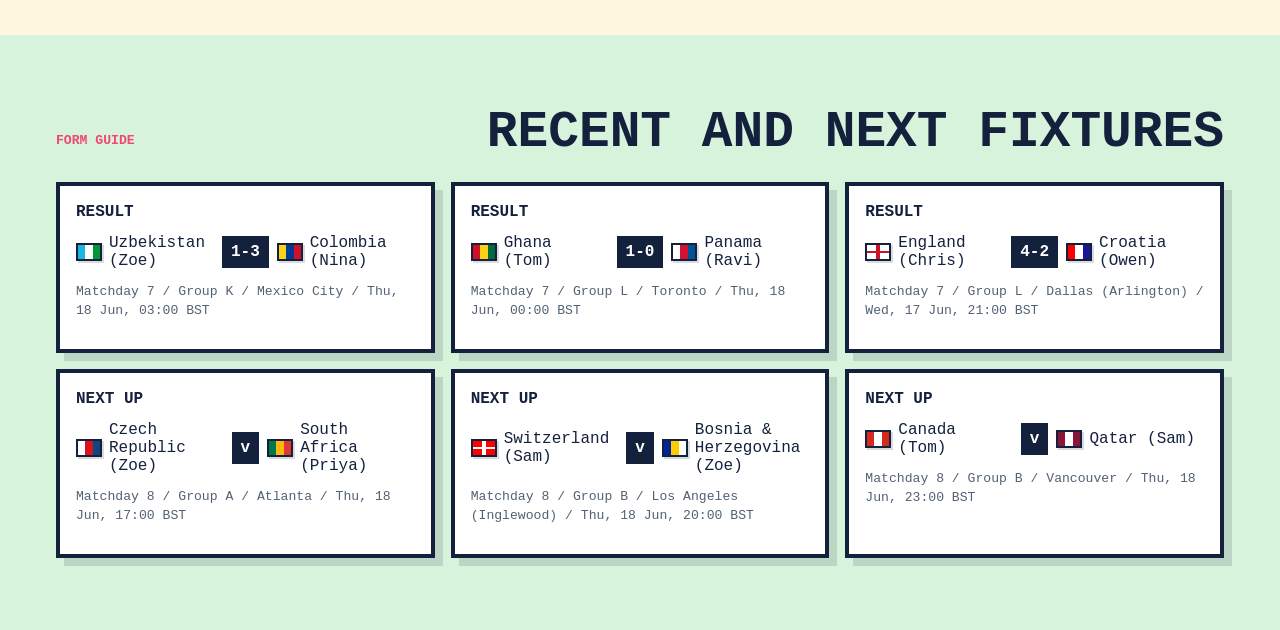
==== commit e1450c1e: "feat: restyle banner and history feed" ====
--- a/index.html
+++ b/index.html
@@ -14,30 +14,14 @@
   <body>
     <div class="scanline" aria-hidden="true"></div>
     <header class="site-header">
-      <nav class="topbar" aria-label="Sweepstake">
-        <a class="brand" href="index.html" aria-label="World Cup Sweepstake home">
-          <span class="brand-mark" aria-hidden="true"></span>
-          <span>Haynes Sweepstake</span>
-        </a>
-        <div class="nav-links">
-          <a href="index.html">Table</a>
-          <a href="history.html">History</a>
-        </div>
-        <div class="status-pill" id="data-status">Loading results...</div>
-      </nav>
-
       <section class="hero" aria-labelledby="hero-title">
         <div class="stadium-sky" aria-hidden="true">
           <span class="cloud cloud-one"></span>
           <span class="cloud cloud-two"></span>
           <span class="sun"></span>
         </div>
-        <div class="hero-copy">
-          <p class="eyebrow">Football World Cup</p>
-          <h1 id="hero-title">Haynes World Cup 2026 Sweepstake</h1>
-        </div>
-        <div class="retro-banner" aria-hidden="true">
-          <span class="banner-text">World Cup 2026</span>
+        <div class="retro-banner">
+          <h1 class="banner-text" id="hero-title">Haynes World Cup 2026</h1>
           <span class="banner-item banner-ball"></span>
           <span class="banner-item banner-boot"></span>
           <span class="banner-item banner-cup"></span>
@@ -49,6 +33,14 @@
     </header>
 
     <main>
+      <section class="site-controls" aria-label="Site controls">
+        <div class="nav-links">
+          <a href="index.html">Table</a>
+          <a href="history.html">History</a>
+        </div>
+        <div class="status-pill" id="data-status">Loading results...</div>
+      </section>
+
       <section class="summary-strip" aria-label="Tournament summary">
         <div>
           <span class="summary-value" id="player-count">0</span>
--- a/styles.css
+++ b/styles.css
@@ -57,9 +57,8 @@
 }
 
 .site-header {
-  min-height: 92vh;
-  display: grid;
-  grid-template-rows: auto 1fr;
+  min-height: clamp(420px, 62vh, 680px);
+  display: block;
 }
 
 .topbar {
@@ -101,6 +100,22 @@
   padding: 7px 9px;
   text-decoration: none;
   text-transform: uppercase;
+}
+
+.site-controls {
+  align-items: center;
+  background: var(--night);
+  border-bottom: 6px solid var(--ink);
+  border-top: 6px solid var(--ink);
+  display: flex;
+  gap: 14px;
+  justify-content: space-between;
+  padding: 14px clamp(16px, 4vw, 44px);
+}
+
+.site-controls .nav-links {
+  flex: 0 0 auto;
+  justify-content: flex-start;
 }
 
 .brand-mark {
@@ -130,40 +145,31 @@
 
 .hero {
   display: grid;
-  min-height: calc(92vh - 72px);
+  min-height: clamp(420px, 62vh, 680px);
   overflow: hidden;
   position: relative;
 }
 
-.history-header {
-  background: var(--sky);
-  border-bottom: 7px solid var(--ink);
-  min-height: 38vh;
-}
-
-.history-title {
-  padding: clamp(34px, 8vw, 82px) clamp(18px, 6vw, 70px);
-}
-
-.history-title h1 {
-  margin-bottom: 0;
-}
-
 .stadium-sky {
-  background: linear-gradient(var(--sky) 0 66%, #99dcff 66% 100%);
+  background:
+    linear-gradient(180deg, rgba(255, 209, 102, 0.18), transparent 42%),
+    radial-gradient(circle at 28% 18%, rgba(239, 71, 111, 0.7) 0 10%, transparent 11%),
+    linear-gradient(180deg, #29327a 0%, #111827 72%, #0b1026 100%);
   inset: 0;
   position: absolute;
 }
 
 .sun {
   animation: sunPulse 5s steps(3, end) infinite;
-  background: var(--gold);
-  box-shadow: 0 0 0 8px rgba(244, 185, 66, 0.18);
-  height: 68px;
+  background: #ef476f;
+  box-shadow:
+    0 0 0 8px rgba(239, 71, 111, 0.18),
+    0 0 0 18px rgba(255, 209, 102, 0.1);
+  height: 96px;
   position: absolute;
   right: clamp(28px, 12vw, 180px);
   top: clamp(42px, 10vh, 92px);
-  width: 68px;
+  width: 96px;
 }
 
 .cloud {
@@ -320,13 +326,15 @@
 .retro-banner {
   animation: bannerFloat 4s steps(4, end) infinite;
   background:
-    linear-gradient(90deg, #ef476f 0 8px, transparent 8px calc(100% - 8px), #118ab2 calc(100% - 8px)),
-    repeating-linear-gradient(90deg, #fff7df 0 18px, #f6e8ba 18px 36px);
-  border: 7px solid var(--ink);
-  bottom: clamp(26px, 7vh, 74px);
-  box-shadow: 10px 10px 0 rgba(20, 33, 61, 0.22);
-  height: clamp(118px, 20vw, 190px);
+    linear-gradient(90deg, #ef476f 0 12px, transparent 12px calc(100% - 12px), #06d6a0 calc(100% - 12px)),
+    repeating-linear-gradient(0deg, rgba(255, 255, 255, 0.08) 0 8px, transparent 8px 16px),
+    linear-gradient(135deg, #1f2a78, #10162f 62%, #060914);
+  border: 8px solid #f8fafc;
+  bottom: clamp(34px, 8vh, 82px);
+  box-shadow: 16px 16px 0 rgba(0, 0, 0, 0.35);
+  height: clamp(260px, 35vw, 420px);
   left: clamp(18px, 6vw, 70px);
+  outline: 8px solid var(--ink);
   overflow: hidden;
   position: absolute;
   right: clamp(18px, 6vw, 70px);
@@ -334,20 +342,29 @@
 }
 
 .banner-text {
-  color: var(--ink);
+  color: #ffd166;
   display: block;
-  font-size: clamp(2.2rem, 9vw, 6.7rem);
+  font-size: clamp(3.1rem, 8.6vw, 7.8rem);
   font-weight: 700;
-  line-height: 1;
-  padding: clamp(22px, 4vw, 42px) 18px 0;
+  line-height: 0.88;
+  margin: 0;
+  padding: clamp(28px, 5vw, 54px) clamp(18px, 5vw, 62px) 0;
+  position: relative;
   text-align: center;
-  text-shadow: 4px 4px 0 #ffffff;
+  text-shadow:
+    5px 0 0 #ef476f,
+    0 5px 0 #ef476f,
+    5px 5px 0 #ef476f,
+    10px 10px 0 #0b1026,
+    15px 15px 0 rgba(0, 0, 0, 0.35);
   text-transform: uppercase;
+  z-index: 2;
 }
 
 .banner-item {
   image-rendering: pixelated;
   position: absolute;
+  z-index: 1;
 }
 
 .banner-ball {
@@ -357,98 +374,101 @@
     radial-gradient(circle at 35% 35%, var(--ink) 0 10%, transparent 11%),
     radial-gradient(circle at 65% 62%, var(--ink) 0 11%, transparent 12%),
     #ffffff;
-  border: 3px solid var(--ink);
+  border: 5px solid var(--ink);
   border-radius: 50%;
-  bottom: 15px;
-  left: 8%;
-  width: 34px;
+  bottom: 36px;
+  left: 7%;
+  width: clamp(62px, 7vw, 96px);
 }
 
 .banner-boot {
   animation: bootKick 3.2s steps(4, end) infinite;
   background: #111827;
-  bottom: 20px;
-  height: 18px;
-  left: 21%;
-  width: 48px;
+  bottom: 34px;
+  height: clamp(30px, 4vw, 48px);
+  left: auto;
+  right: 8%;
+  width: clamp(78px, 9vw, 126px);
 }
 
 .banner-boot::after {
   background: #f4b942;
   content: "";
-  height: 10px;
-  position: absolute;
-  right: -14px;
-  top: 8px;
-  width: 18px;
+  height: 20px;
+  position: absolute;
+  right: -28px;
+  top: 18px;
+  width: 34px;
 }
 
 .banner-cup {
-  background: var(--gold);
-  border: 4px solid var(--ink);
-  height: 54px;
-  right: 18%;
-  top: 18px;
-  width: 42px;
+  background:
+    linear-gradient(90deg, rgba(255, 255, 255, 0.3) 0 22%, transparent 22%),
+    var(--gold);
+  border: 6px solid var(--ink);
+  height: clamp(92px, 10vw, 132px);
+  right: 15%;
+  top: 28px;
+  width: clamp(72px, 8vw, 104px);
 }
 
 .banner-cup::before,
 .banner-cup::after {
-  border: 4px solid var(--ink);
+  border: 6px solid var(--ink);
   content: "";
-  height: 22px;
-  position: absolute;
-  top: 8px;
-  width: 18px;
+  height: 42px;
+  position: absolute;
+  top: 18px;
+  width: 34px;
 }
 
 .banner-cup::before {
   border-right: 0;
-  left: -22px;
+  left: -42px;
 }
 
 .banner-cup::after {
   border-left: 0;
-  right: -22px;
+  right: -42px;
 }
 
 .banner-card {
   animation: cardFlash 2s steps(2, end) infinite;
   background: #ffd166;
-  border: 3px solid var(--ink);
-  height: 42px;
-  right: 7%;
-  top: 26px;
-  width: 28px;
+  border: 5px solid var(--ink);
+  height: clamp(64px, 7vw, 86px);
+  right: 5%;
+  top: 42px;
+  width: clamp(42px, 5vw, 58px);
 }
 
 .banner-whistle {
   background: #d9f3ff;
-  border: 3px solid var(--ink);
-  bottom: 24px;
-  height: 24px;
+  border: 5px solid var(--ink);
+  bottom: 44px;
+  height: clamp(36px, 4vw, 56px);
   right: 28%;
-  width: 42px;
+  width: clamp(68px, 7vw, 96px);
 }
 
 .banner-whistle::after {
   background: var(--ink);
   content: "";
-  height: 10px;
-  position: absolute;
-  right: -11px;
-  top: 6px;
-  width: 13px;
+  height: 20px;
+  position: absolute;
+  right: -22px;
+  top: 13px;
+  width: 26px;
 }
 
 .banner-scarf {
   animation: scarfWave 3.4s steps(4, end) infinite;
-  background: repeating-linear-gradient(90deg, #ef476f 0 14px, #ffffff 14px 28px);
-  border: 3px solid var(--ink);
-  height: 22px;
+  background: repeating-linear-gradient(90deg, #ef476f 0 22px, #ffffff 22px 44px);
+  border: 5px solid var(--ink);
+  height: clamp(34px, 4vw, 50px);
   left: 40%;
-  top: 17px;
-  width: 96px;
+  top: 26px;
+  width: clamp(144px, 16vw, 220px);
 }
 
 .eyebrow {
@@ -926,11 +946,11 @@
 
 @media (max-width: 820px) {
   .site-header {
-    min-height: 92vh;
+    min-height: 560px;
   }
 
   .hero {
-    min-height: calc(92vh - 72px);
+    min-height: 560px;
   }
 
   .summary-strip,
@@ -997,16 +1017,15 @@
   }
 
   .retro-banner {
-    bottom: 28px;
-    height: 112px;
+    bottom: 34px;
+    height: 360px;
   }
 
   .banner-text {
-    font-size: 2rem;
-    padding-top: 30px;
-  }
-
-  .banner-scarf,
+    font-size: clamp(2.8rem, 14vw, 4.4rem);
+    padding-top: 42px;
+  }
+
   .banner-whistle {
     display: none;
   }
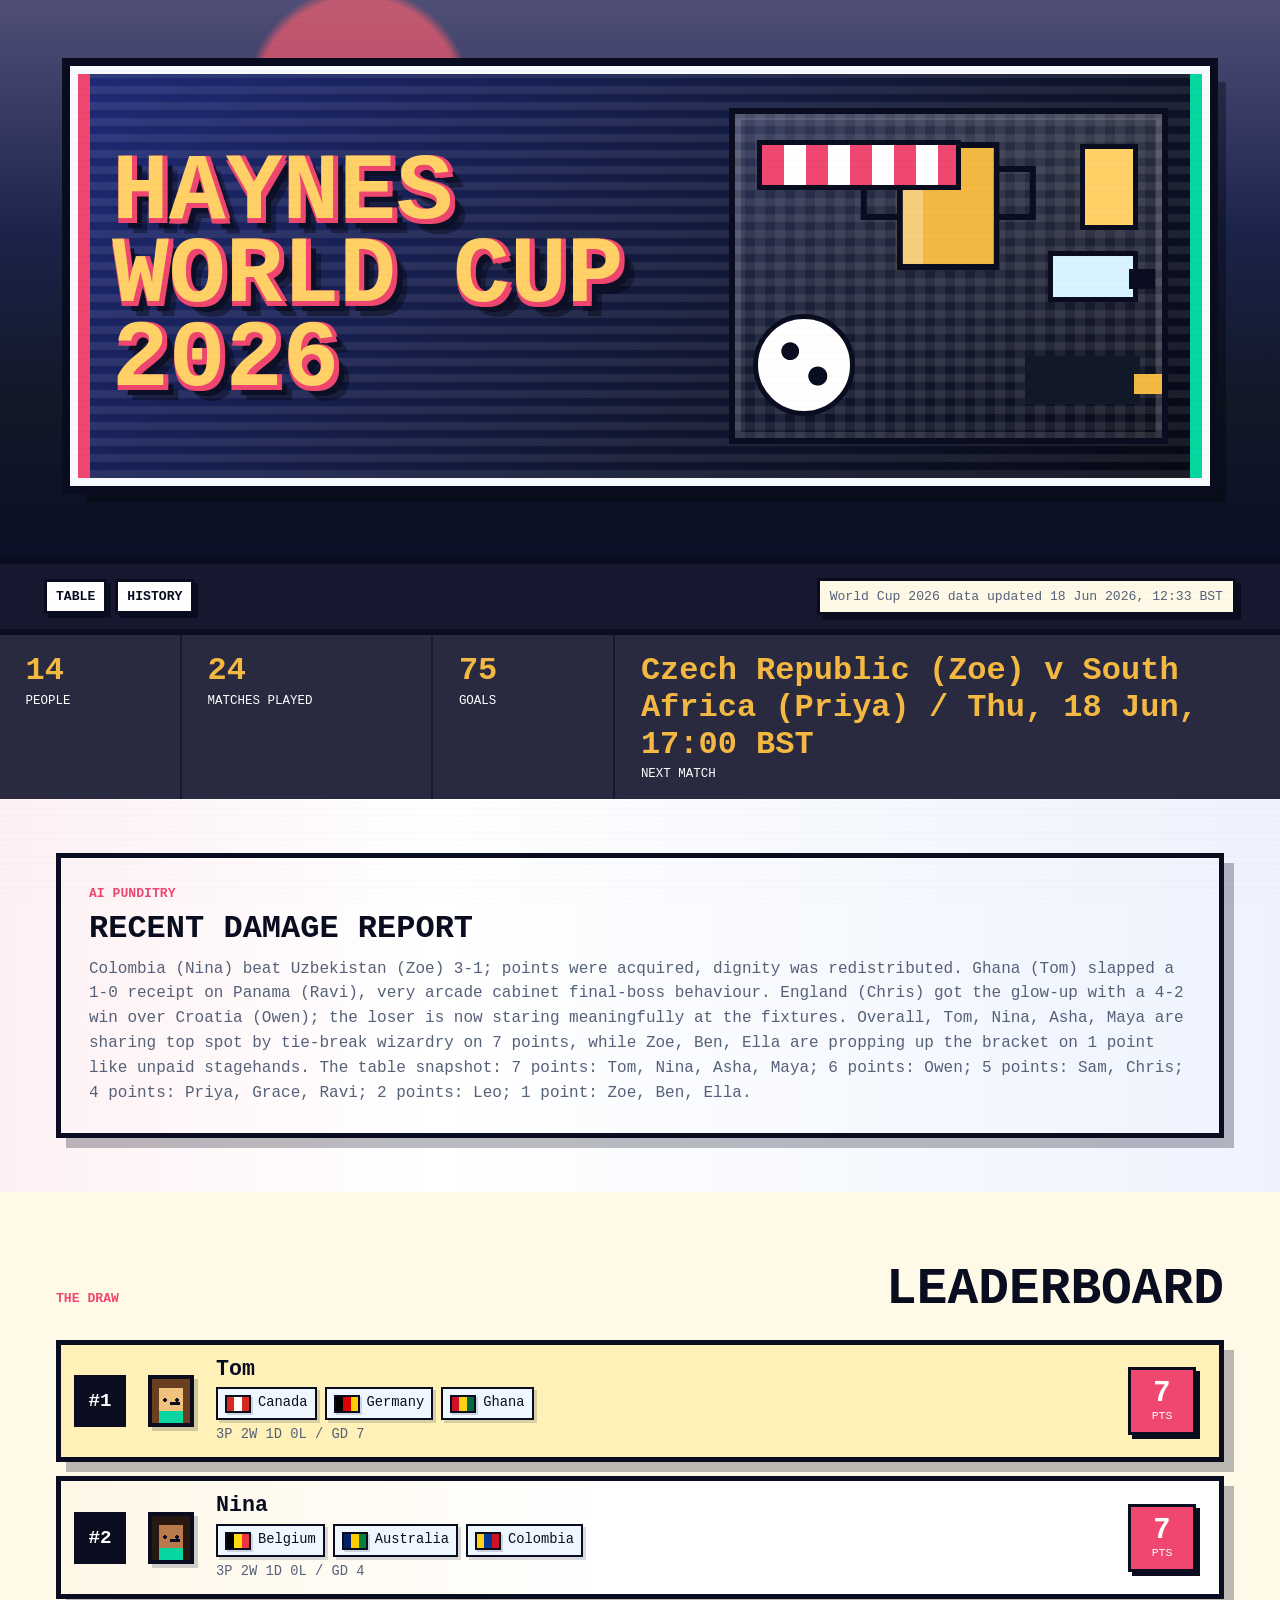
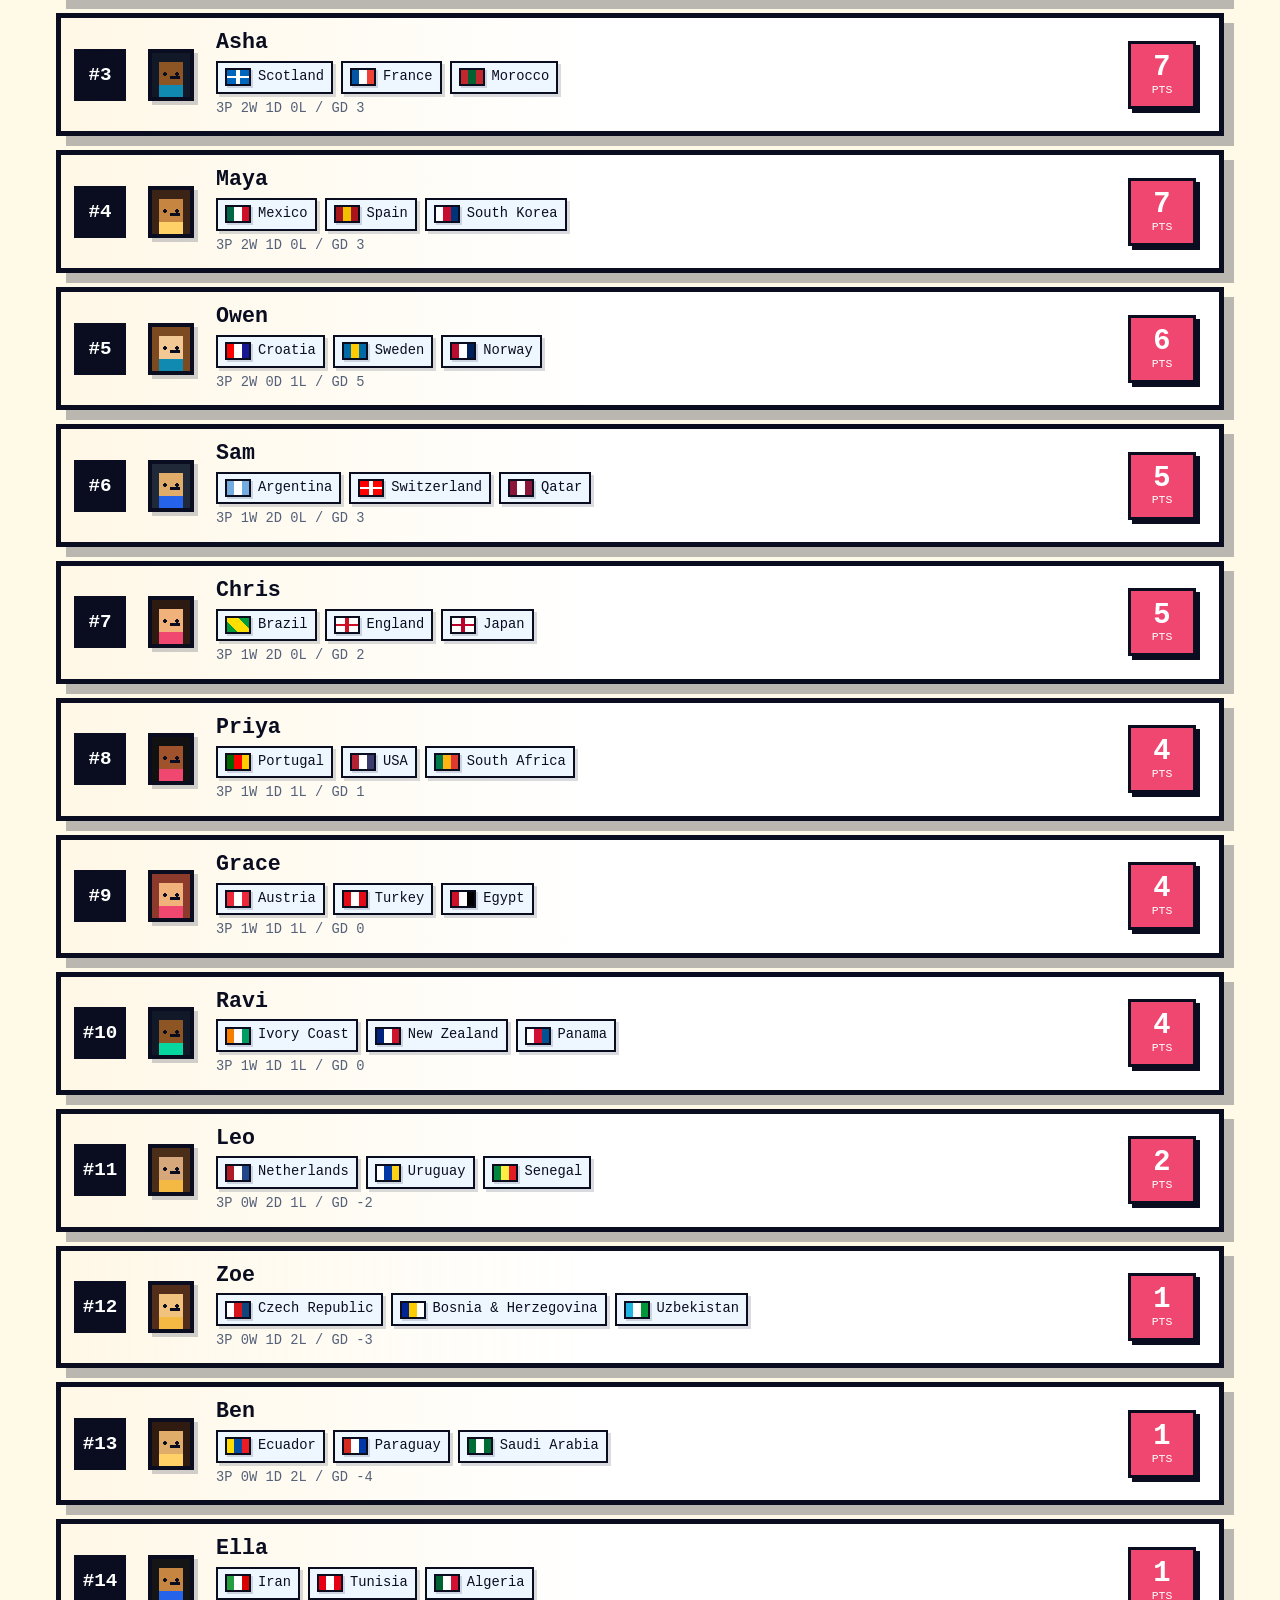
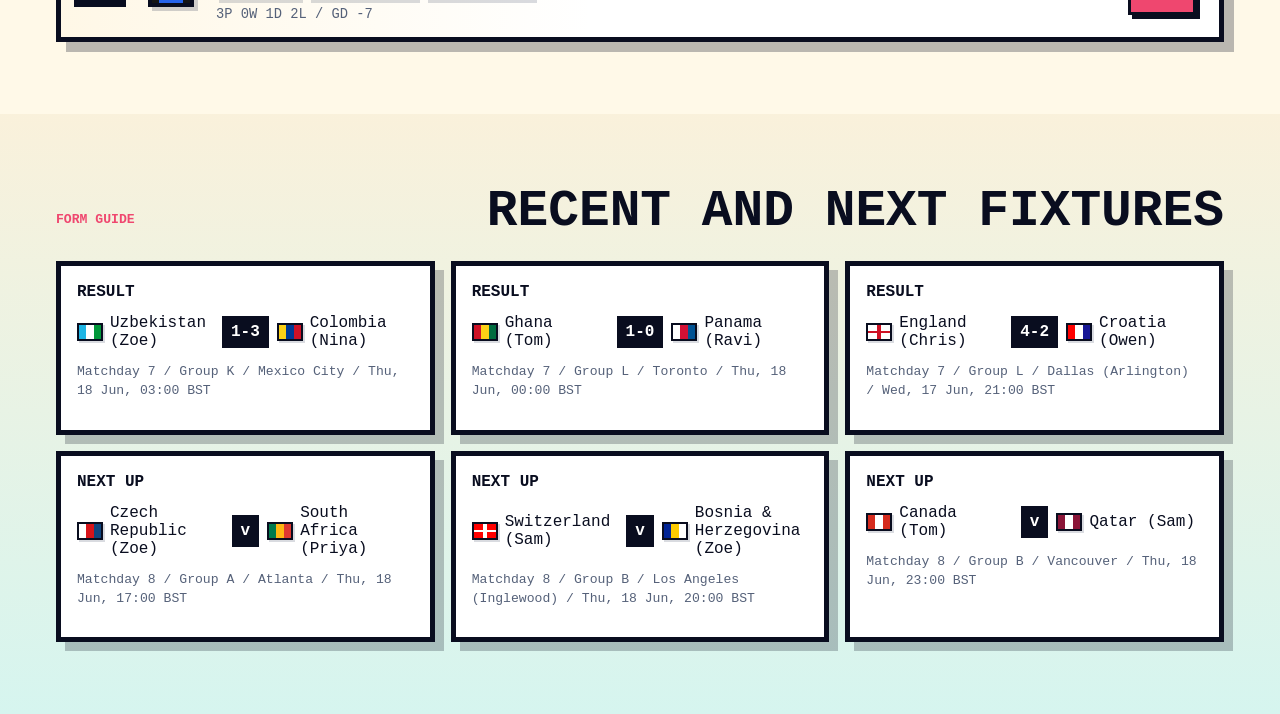
==== commit c70a9a20: "fix: repair arcade header and simplify summaries" ====
--- a/index.html
+++ b/index.html
@@ -21,13 +21,19 @@
           <span class="sun"></span>
         </div>
         <div class="retro-banner">
-          <h1 class="banner-text" id="hero-title">Haynes World Cup 2026</h1>
-          <span class="banner-item banner-ball"></span>
-          <span class="banner-item banner-boot"></span>
-          <span class="banner-item banner-cup"></span>
-          <span class="banner-item banner-card"></span>
-          <span class="banner-item banner-whistle"></span>
-          <span class="banner-item banner-scarf"></span>
+          <h1 class="banner-text" id="hero-title">
+            <span>Haynes</span>
+            <span>World Cup</span>
+            <span>2026</span>
+          </h1>
+          <div class="banner-art" aria-hidden="true">
+            <span class="banner-item banner-ball"></span>
+            <span class="banner-item banner-boot"></span>
+            <span class="banner-item banner-cup"></span>
+            <span class="banner-item banner-card"></span>
+            <span class="banner-item banner-whistle"></span>
+            <span class="banner-item banner-scarf"></span>
+          </div>
         </div>
       </section>
     </header>
--- a/styles.css
+++ b/styles.css
@@ -1,19 +1,19 @@
 :root {
   color-scheme: light;
-  --ink: #14213d;
-  --muted: #526173;
-  --paper: #fff7df;
-  --paper-deep: #f6e8ba;
+  --ink: #090d1f;
+  --muted: #556179;
+  --paper: #fff9e8;
+  --paper-deep: #ffd166;
   --grass: #188451;
   --grass-dark: #0d5e3a;
   --line: #e8dcaa;
   --score: #ef476f;
   --sky: #69c9ff;
-  --night: #22223b;
+  --night: #17172f;
   --gold: #f4b942;
   --blue: #2563eb;
   --tile: 6px;
-  --shadow: 0 18px 0 rgba(20, 33, 61, 0.12);
+  --shadow: 10px 10px 0 rgba(9, 13, 31, 0.28);
 }
 
 * {
@@ -27,12 +27,8 @@
 body {
   margin: 0;
   background:
-    linear-gradient(180deg, rgba(255, 247, 223, 0.92), rgba(255, 247, 223, 1)),
-    repeating-linear-gradient(
-      45deg,
-      rgba(20, 33, 61, 0.04) 0 8px,
-      transparent 8px 16px
-    );
+    radial-gradient(circle at 20% 0%, rgba(239, 71, 111, 0.2), transparent 28%),
+    linear-gradient(180deg, #10162f 0, #fff9e8 520px, #fff9e8 100%);
   color: var(--ink);
   font-family:
     "Courier New",
@@ -40,6 +36,7 @@
     monospace;
   letter-spacing: 0;
   min-height: 100vh;
+  overflow-x: hidden;
 }
 
 .scanline {
@@ -332,9 +329,14 @@
   border: 8px solid #f8fafc;
   bottom: clamp(34px, 8vh, 82px);
   box-shadow: 16px 16px 0 rgba(0, 0, 0, 0.35);
+  display: grid;
+  grid-template-columns: minmax(0, 1.14fr) minmax(260px, 0.86fr);
+  gap: clamp(14px, 3vw, 34px);
   height: clamp(260px, 35vw, 420px);
   left: clamp(18px, 6vw, 70px);
+  min-width: 0;
   outline: 8px solid var(--ink);
+  padding: clamp(20px, 3vw, 34px);
   overflow: hidden;
   position: absolute;
   right: clamp(18px, 6vw, 70px);
@@ -342,15 +344,16 @@
 }
 
 .banner-text {
+  align-self: center;
   color: #ffd166;
   display: block;
-  font-size: clamp(3.1rem, 8.6vw, 7.8rem);
+  font-size: clamp(3.2rem, 7.4vw, 7rem);
   font-weight: 700;
   line-height: 0.88;
   margin: 0;
-  padding: clamp(28px, 5vw, 54px) clamp(18px, 5vw, 62px) 0;
+  padding: 0;
   position: relative;
-  text-align: center;
+  text-align: left;
   text-shadow:
     5px 0 0 #ef476f,
     0 5px 0 #ef476f,
@@ -361,6 +364,21 @@
   z-index: 2;
 }
 
+.banner-text span {
+  display: block;
+}
+
+.banner-art {
+  background:
+    linear-gradient(180deg, rgba(255, 255, 255, 0.12), transparent),
+    repeating-linear-gradient(90deg, rgba(255, 255, 255, 0.06) 0 10px, transparent 10px 20px);
+  border: 6px solid var(--ink);
+  box-shadow: inset 0 0 0 6px rgba(255, 255, 255, 0.12);
+  min-width: 0;
+  overflow: hidden;
+  position: relative;
+}
+
 .banner-item {
   image-rendering: pixelated;
   position: absolute;
@@ -376,9 +394,9 @@
     #ffffff;
   border: 5px solid var(--ink);
   border-radius: 50%;
-  bottom: 36px;
-  left: 7%;
-  width: clamp(62px, 7vw, 96px);
+  bottom: 22px;
+  left: 18px;
+  width: clamp(76px, 8vw, 112px);
 }
 
 .banner-boot {
@@ -387,7 +405,7 @@
   bottom: 34px;
   height: clamp(30px, 4vw, 48px);
   left: auto;
-  right: 8%;
+  right: 22px;
   width: clamp(78px, 9vw, 126px);
 }
 
@@ -407,9 +425,10 @@
     var(--gold);
   border: 6px solid var(--ink);
   height: clamp(92px, 10vw, 132px);
-  right: 15%;
+  left: 50%;
   top: 28px;
-  width: clamp(72px, 8vw, 104px);
+  transform: translateX(-50%);
+  width: clamp(82px, 8vw, 112px);
 }
 
 .banner-cup::before,
@@ -437,17 +456,17 @@
   background: #ffd166;
   border: 5px solid var(--ink);
   height: clamp(64px, 7vw, 86px);
-  right: 5%;
-  top: 42px;
+  right: 24px;
+  top: 30px;
   width: clamp(42px, 5vw, 58px);
 }
 
 .banner-whistle {
   background: #d9f3ff;
   border: 5px solid var(--ink);
-  bottom: 44px;
+  bottom: 42%;
   height: clamp(36px, 4vw, 56px);
-  right: 28%;
+  right: 24px;
   width: clamp(68px, 7vw, 96px);
 }
 
@@ -466,7 +485,7 @@
   background: repeating-linear-gradient(90deg, #ef476f 0 22px, #ffffff 22px 44px);
   border: 5px solid var(--ink);
   height: clamp(34px, 4vw, 50px);
-  left: 40%;
+  left: 22px;
   top: 26px;
   width: clamp(144px, 16vw, 220px);
 }
@@ -535,16 +554,20 @@
 }
 
 .fixtures-band {
-  background: #d8f3dc;
+  background:
+    linear-gradient(180deg, rgba(255, 209, 102, 0.22), rgba(6, 214, 160, 0.14)),
+    #f8fafc;
 }
 
 .ai-summary-band {
-  background: #ffffff;
+  background:
+    linear-gradient(90deg, rgba(239, 71, 111, 0.08), transparent 34%, rgba(37, 99, 235, 0.08)),
+    #ffffff;
   padding: clamp(28px, 5vw, 54px) clamp(16px, 5vw, 56px);
 }
 
 .ai-summary {
-  border: 4px solid var(--ink);
+  border: 5px solid var(--ink);
   box-shadow: var(--shadow);
   margin: 0 auto;
   max-width: 1180px;
@@ -589,8 +612,10 @@
 
 .leader-card {
   align-items: center;
-  background: #ffffff;
-  border: 4px solid var(--ink);
+  background:
+    linear-gradient(90deg, rgba(255, 209, 102, 0.16), transparent 46%),
+    #ffffff;
+  border: 5px solid var(--ink);
   box-shadow: var(--shadow);
   display: grid;
   gap: 14px;
@@ -738,8 +763,8 @@
 
 .fixture-card {
   background: #ffffff;
-  border: 4px solid var(--ink);
-  box-shadow: 8px 8px 0 rgba(20, 33, 61, 0.14);
+  border: 5px solid var(--ink);
+  box-shadow: 9px 9px 0 rgba(9, 13, 31, 0.24);
   min-height: 164px;
   padding: 16px;
 }
@@ -793,8 +818,8 @@
 .history-card,
 .result-card {
   background: #ffffff;
-  border: 4px solid var(--ink);
-  box-shadow: 8px 8px 0 rgba(20, 33, 61, 0.14);
+  border: 5px solid var(--ink);
+  box-shadow: 9px 9px 0 rgba(9, 13, 31, 0.24);
   padding: 16px;
 }
 
@@ -986,6 +1011,21 @@
 }
 
 @media (max-width: 520px) {
+  .site-controls {
+    align-items: flex-start;
+    flex-direction: column;
+  }
+
+  .site-controls .nav-links {
+    order: 1;
+  }
+
+  .site-controls .status-pill {
+    max-width: 100%;
+    order: 2;
+    width: 100%;
+  }
+
   .topbar {
     align-items: flex-start;
     flex-direction: column;
@@ -1017,13 +1057,25 @@
   }
 
   .retro-banner {
-    bottom: 34px;
-    height: 360px;
+    grid-template-columns: 1fr;
+    bottom: 28px;
+    border-width: 6px;
+    box-shadow: 8px 8px 0 rgba(0, 0, 0, 0.35);
+    height: 420px;
+    left: 32px;
+    outline-width: 6px;
+    padding: 18px;
+    right: auto;
+    width: calc(100vw - 80px);
   }
 
   .banner-text {
-    font-size: clamp(2.8rem, 14vw, 4.4rem);
-    padding-top: 42px;
+    font-size: clamp(2.2rem, 11vw, 3.25rem);
+    text-align: center;
+  }
+
+  .banner-art {
+    min-height: 185px;
   }
 
   .banner-whistle {
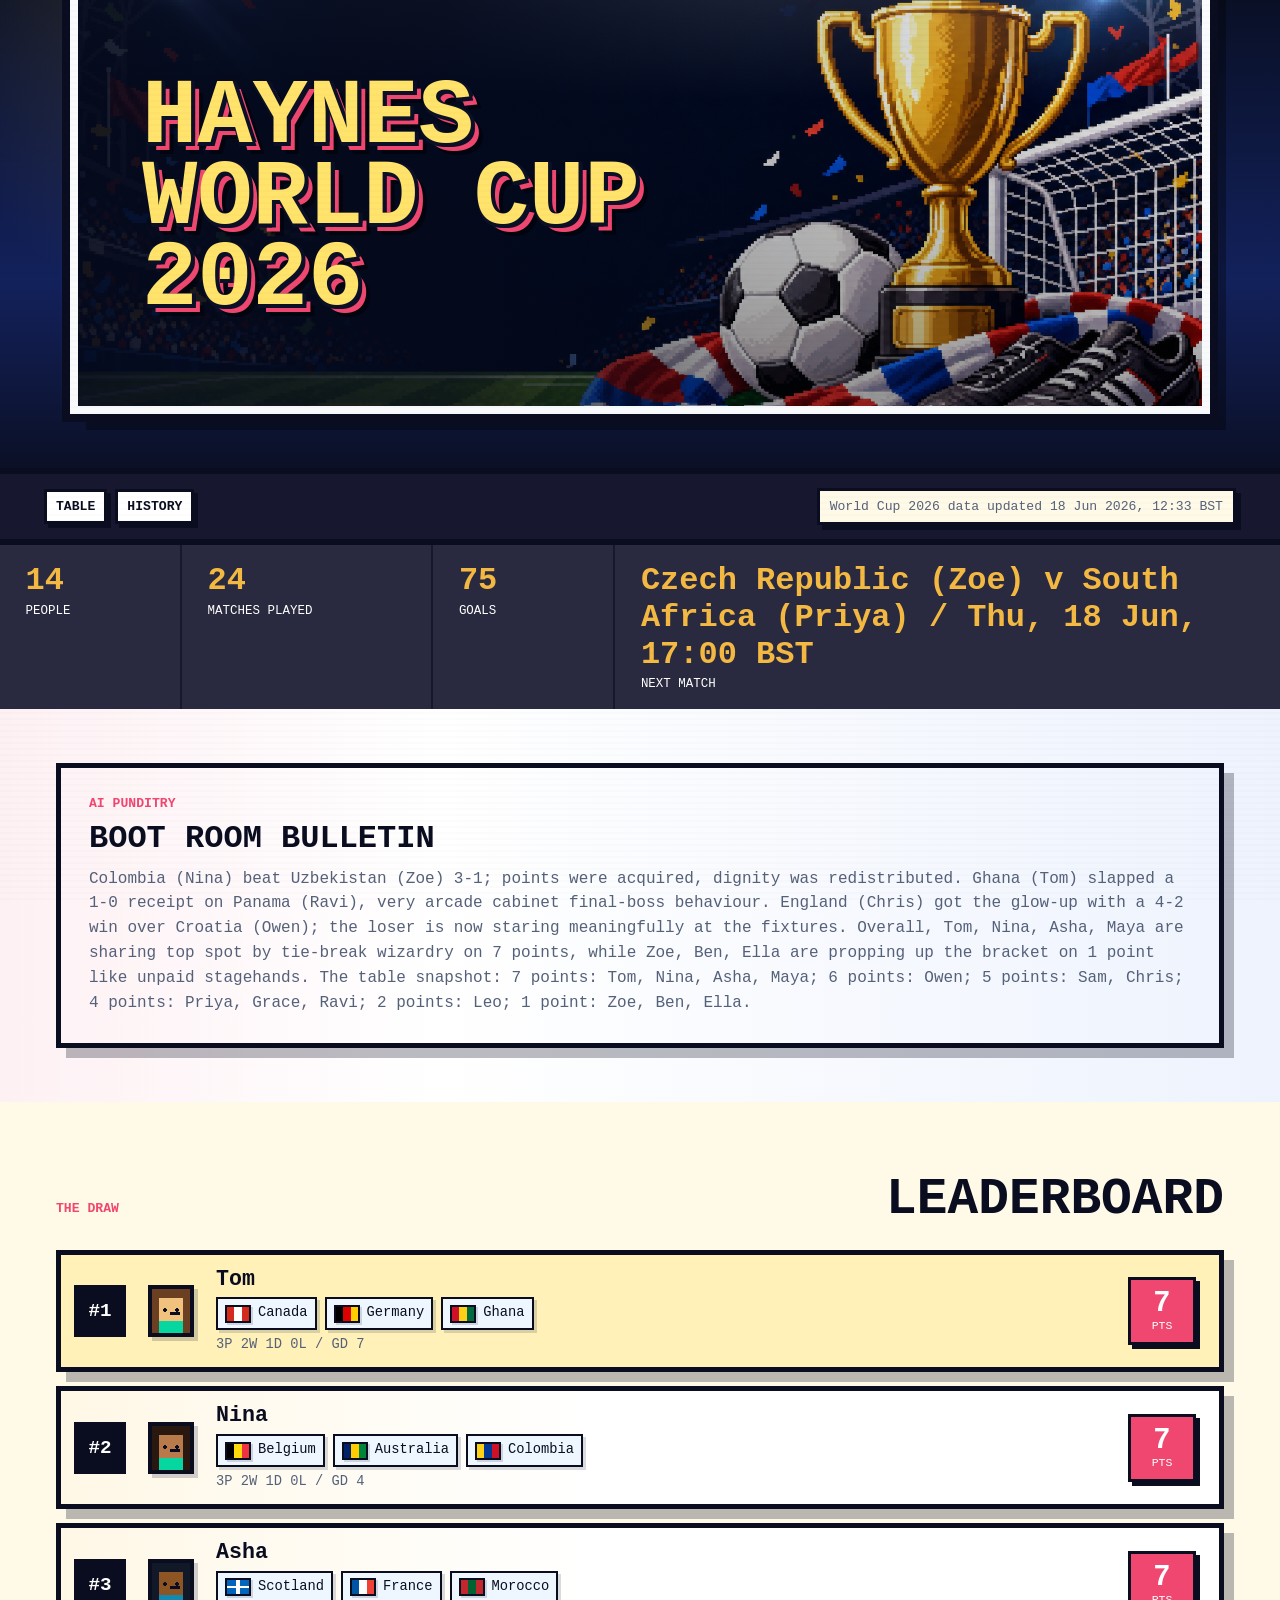
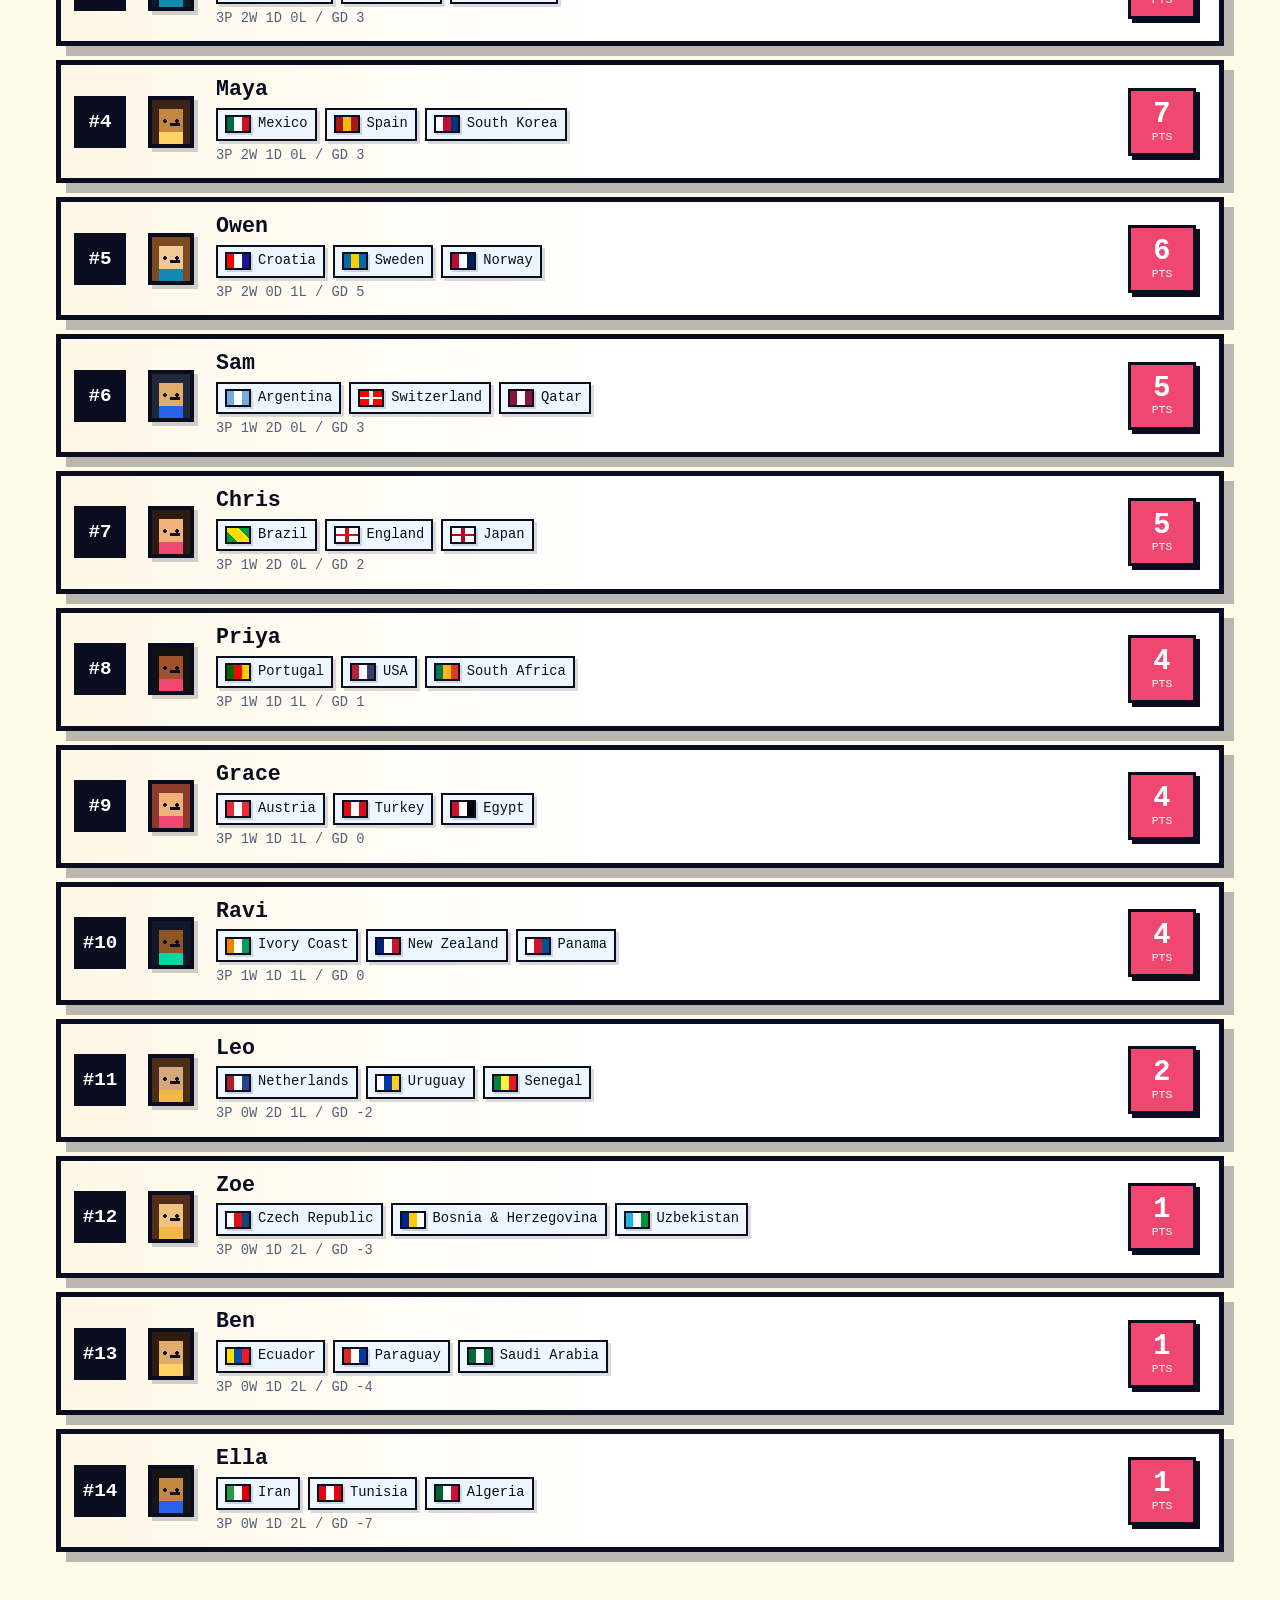
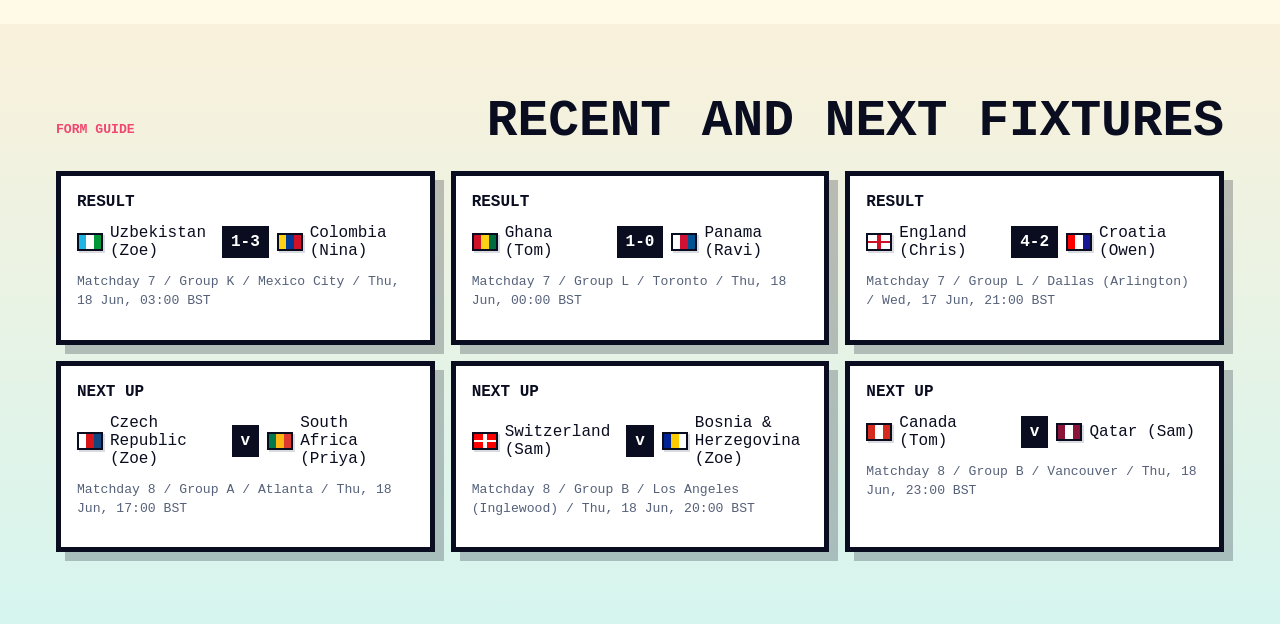
==== commit 634f1d61: "feat: use generated football banner" ====
--- a/index.html
+++ b/index.html
@@ -15,25 +15,19 @@
     <div class="scanline" aria-hidden="true"></div>
     <header class="site-header">
       <section class="hero" aria-labelledby="hero-title">
-        <div class="stadium-sky" aria-hidden="true">
-          <span class="cloud cloud-one"></span>
-          <span class="cloud cloud-two"></span>
-          <span class="sun"></span>
-        </div>
         <div class="retro-banner">
+          <img
+            class="banner-image"
+            src="assets/haynes-world-cup-pixel-banner.png"
+            alt=""
+            decoding="async"
+          />
+          <div class="banner-overlay" aria-hidden="true"></div>
           <h1 class="banner-text" id="hero-title">
             <span>Haynes</span>
             <span>World Cup</span>
             <span>2026</span>
           </h1>
-          <div class="banner-art" aria-hidden="true">
-            <span class="banner-item banner-ball"></span>
-            <span class="banner-item banner-boot"></span>
-            <span class="banner-item banner-cup"></span>
-            <span class="banner-item banner-card"></span>
-            <span class="banner-item banner-whistle"></span>
-            <span class="banner-item banner-scarf"></span>
-          </div>
         </div>
       </section>
     </header>
--- a/styles.css
+++ b/styles.css
@@ -54,7 +54,7 @@
 }
 
 .site-header {
-  min-height: clamp(420px, 62vh, 680px);
+  min-height: clamp(360px, 52vh, 580px);
   display: block;
 }
 
@@ -141,8 +141,11 @@
 }
 
 .hero {
-  display: grid;
-  min-height: clamp(420px, 62vh, 680px);
+  background:
+    radial-gradient(circle at 20% 0%, rgba(255, 209, 102, 0.18), transparent 30%),
+    linear-gradient(180deg, #091026 0%, #13215c 60%, #0b1026 100%);
+  display: block;
+  min-height: clamp(360px, 52vh, 580px);
   overflow: hidden;
   position: relative;
 }
@@ -321,45 +324,63 @@
 }
 
 .retro-banner {
-  animation: bannerFloat 4s steps(4, end) infinite;
-  background:
-    linear-gradient(90deg, #ef476f 0 12px, transparent 12px calc(100% - 12px), #06d6a0 calc(100% - 12px)),
-    repeating-linear-gradient(0deg, rgba(255, 255, 255, 0.08) 0 8px, transparent 8px 16px),
-    linear-gradient(135deg, #1f2a78, #10162f 62%, #060914);
+  animation: bannerFloat 5s steps(5, end) infinite;
+  background: #091026;
   border: 8px solid #f8fafc;
-  bottom: clamp(34px, 8vh, 82px);
+  bottom: clamp(28px, 6vh, 56px);
   box-shadow: 16px 16px 0 rgba(0, 0, 0, 0.35);
-  display: grid;
-  grid-template-columns: minmax(0, 1.14fr) minmax(260px, 0.86fr);
-  gap: clamp(14px, 3vw, 34px);
-  height: clamp(260px, 35vw, 420px);
+  height: clamp(280px, 36vw, 430px);
   left: clamp(18px, 6vw, 70px);
-  min-width: 0;
   outline: 8px solid var(--ink);
-  padding: clamp(20px, 3vw, 34px);
   overflow: hidden;
   position: absolute;
   right: clamp(18px, 6vw, 70px);
   z-index: 3;
 }
 
+.banner-image,
+.banner-overlay {
+  inset: 0;
+  position: absolute;
+}
+
+.banner-image {
+  display: block;
+  height: 100%;
+  image-rendering: auto;
+  object-fit: cover;
+  object-position: 64% 50%;
+  width: 100%;
+  z-index: 0;
+}
+
+.banner-overlay {
+  background:
+    linear-gradient(90deg, rgba(5, 10, 28, 0.92) 0%, rgba(5, 10, 28, 0.76) 33%, rgba(5, 10, 28, 0.2) 58%, rgba(5, 10, 28, 0.08) 100%),
+    linear-gradient(180deg, rgba(255, 255, 255, 0.12), transparent 26%, rgba(0, 0, 0, 0.28));
+  z-index: 1;
+}
+
 .banner-text {
-  align-self: center;
-  color: #ffd166;
+  color: #ffe36a;
   display: block;
-  font-size: clamp(3.2rem, 7.4vw, 7rem);
+  font-size: clamp(3rem, 7.2vw, 7.1rem);
   font-weight: 700;
   line-height: 0.88;
   margin: 0;
+  max-width: min(9.2ch, 48vw);
   padding: 0;
-  position: relative;
+  position: absolute;
+  left: clamp(22px, 5vw, 70px);
+  top: 50%;
+  transform: translateY(-50%);
   text-align: left;
   text-shadow:
-    5px 0 0 #ef476f,
-    0 5px 0 #ef476f,
-    5px 5px 0 #ef476f,
-    10px 10px 0 #0b1026,
-    15px 15px 0 rgba(0, 0, 0, 0.35);
+    4px 0 0 #0b1026,
+    0 4px 0 #0b1026,
+    4px 4px 0 #0b1026,
+    8px 8px 0 #ef476f,
+    12px 12px 0 rgba(0, 0, 0, 0.48);
   text-transform: uppercase;
   z-index: 2;
 }
@@ -971,11 +992,20 @@
 
 @media (max-width: 820px) {
   .site-header {
-    min-height: 560px;
+    min-height: 460px;
   }
 
   .hero {
-    min-height: 560px;
+    min-height: 460px;
+  }
+
+  .retro-banner {
+    height: 390px;
+  }
+
+  .banner-text {
+    font-size: clamp(2.75rem, 11vw, 5rem);
+    max-width: 8.6ch;
   }
 
   .summary-strip,
@@ -1011,6 +1041,11 @@
 }
 
 @media (max-width: 520px) {
+  .site-header,
+  .hero {
+    min-height: 430px;
+  }
+
   .site-controls {
     align-items: flex-start;
     flex-direction: column;
@@ -1057,28 +1092,22 @@
   }
 
   .retro-banner {
-    grid-template-columns: 1fr;
     bottom: 28px;
     border-width: 6px;
     box-shadow: 8px 8px 0 rgba(0, 0, 0, 0.35);
-    height: 420px;
-    left: 32px;
+    height: 360px;
+    left: 22px;
     outline-width: 6px;
-    padding: 18px;
-    right: auto;
-    width: calc(100vw - 80px);
+    right: 22px;
   }
 
   .banner-text {
-    font-size: clamp(2.2rem, 11vw, 3.25rem);
-    text-align: center;
-  }
-
-  .banner-art {
-    min-height: 185px;
-  }
-
-  .banner-whistle {
-    display: none;
-  }
-}
+    font-size: clamp(2.35rem, 12vw, 3.45rem);
+    left: 20px;
+    max-width: 7.8ch;
+  }
+
+  .banner-image {
+    object-position: 68% 50%;
+  }
+}
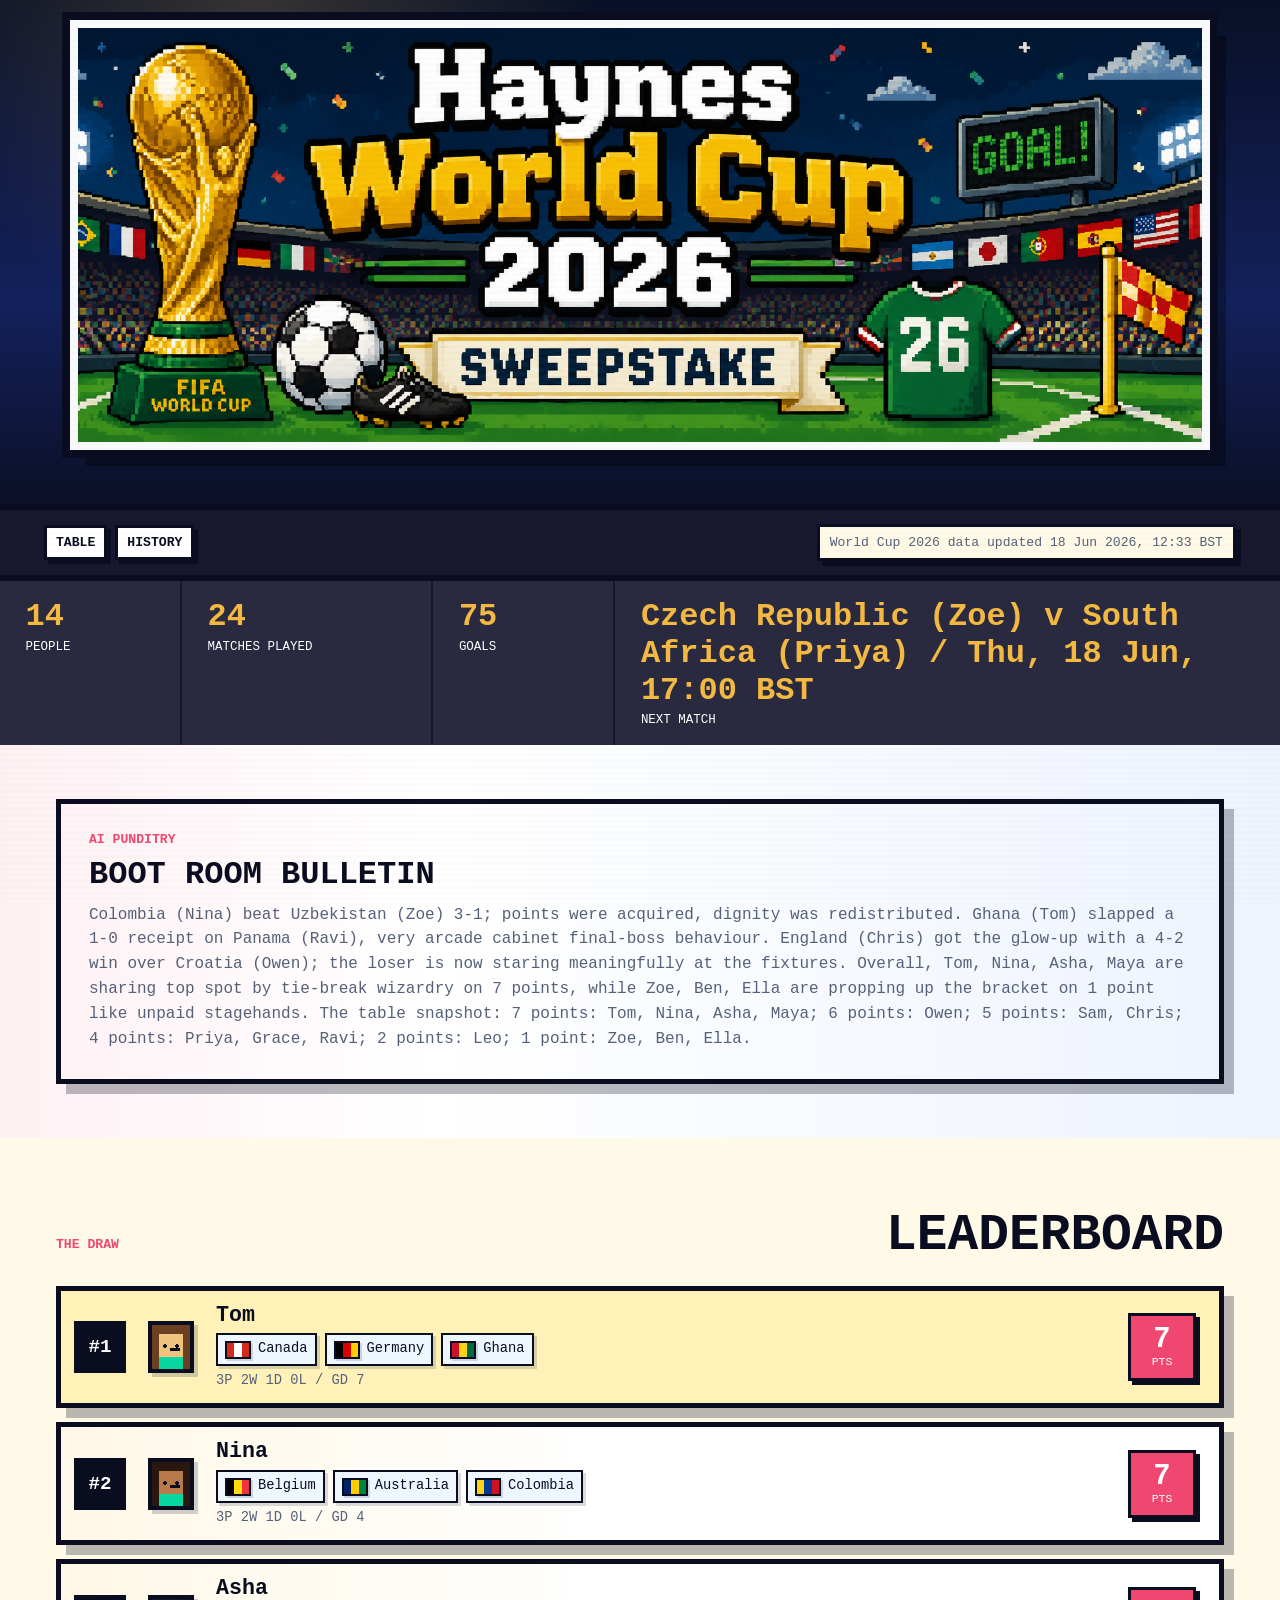
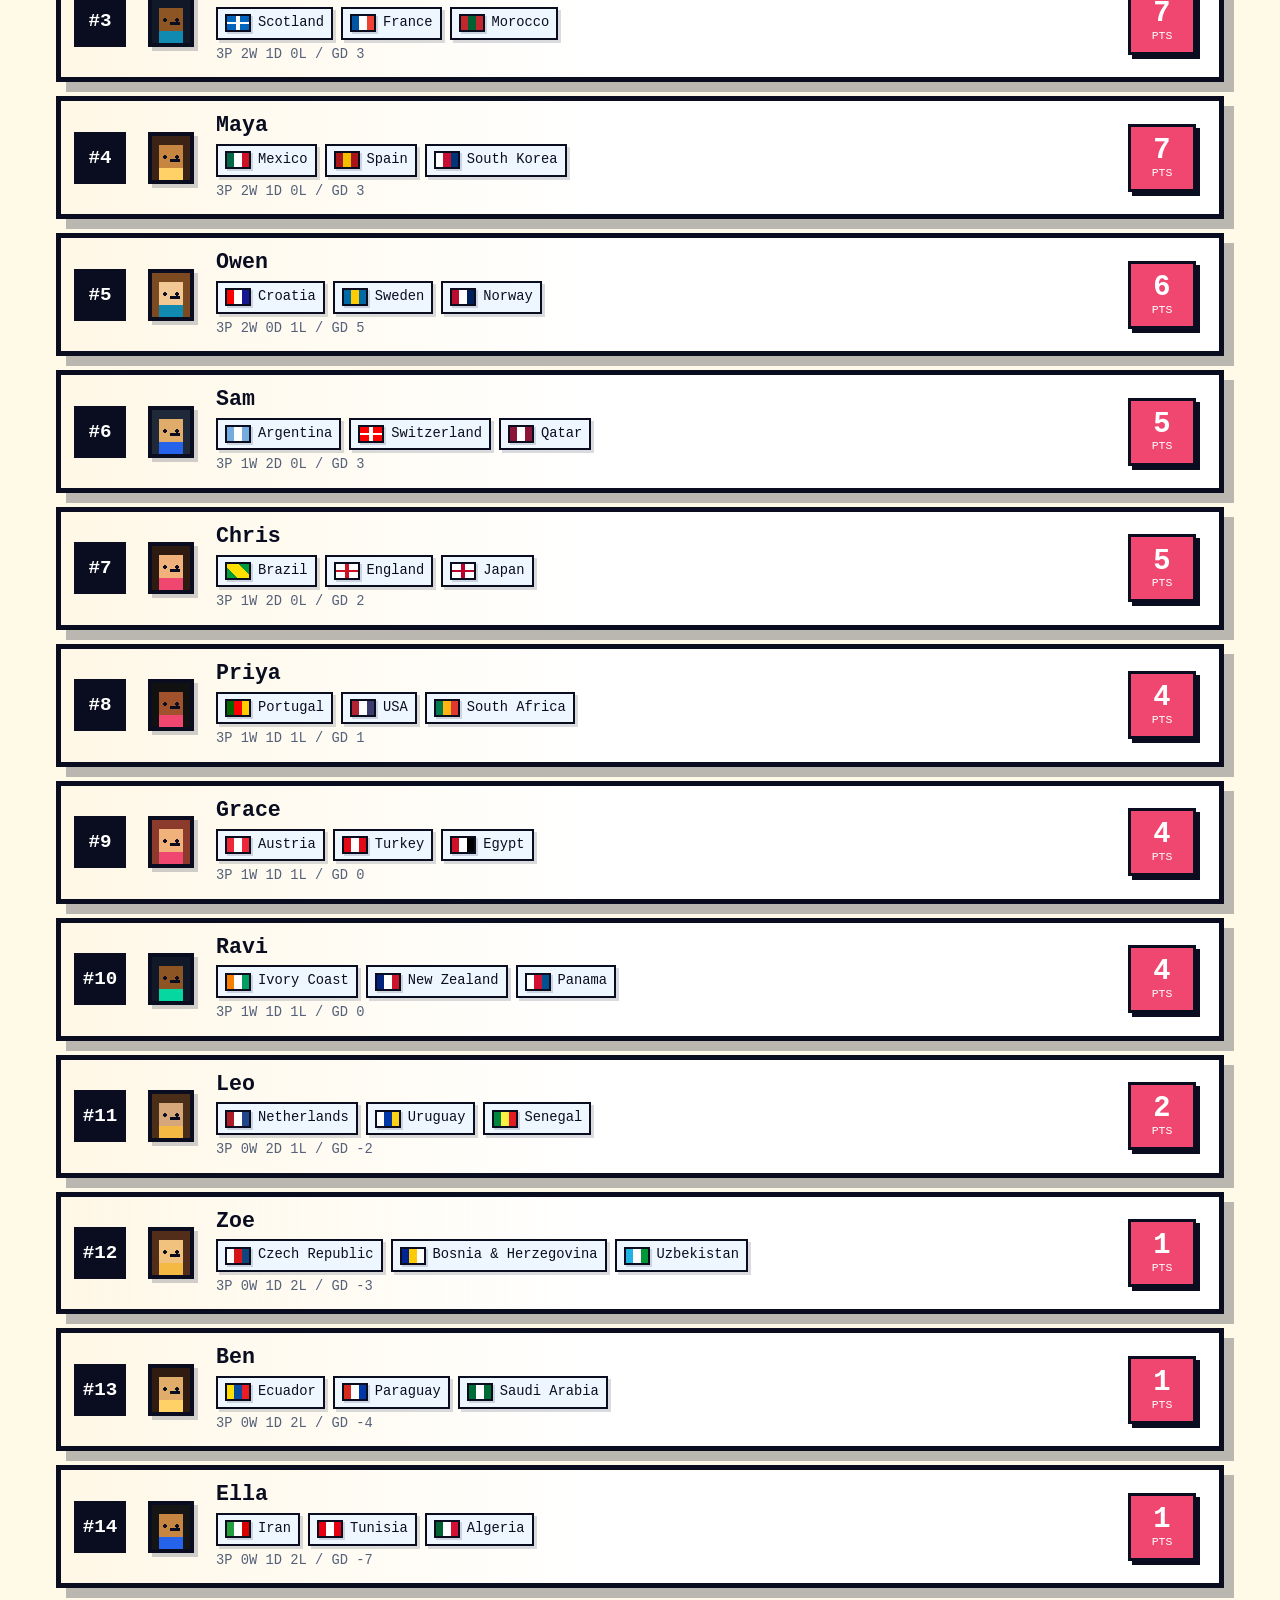
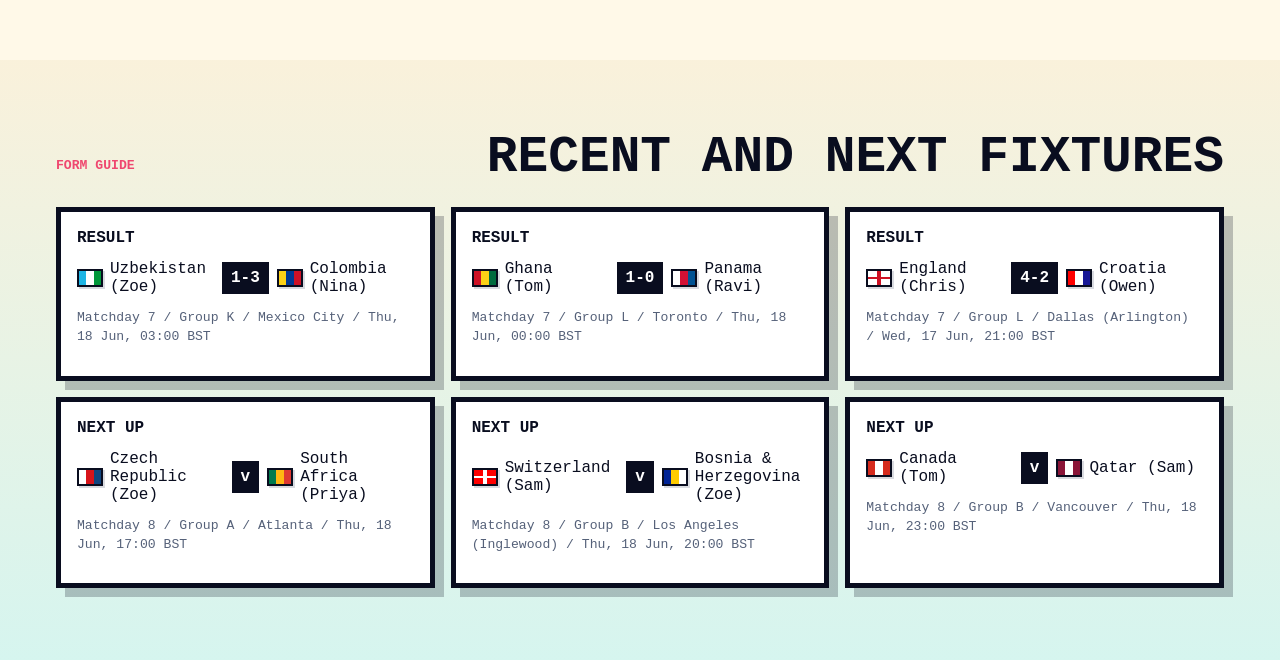
==== commit 5f9629b4: "fix: use uploaded banner image" ====
--- a/index.html
+++ b/index.html
@@ -18,16 +18,11 @@
         <div class="retro-banner">
           <img
             class="banner-image"
-            src="assets/haynes-world-cup-pixel-banner.png"
+            src="banner.png"
             alt=""
             decoding="async"
           />
-          <div class="banner-overlay" aria-hidden="true"></div>
-          <h1 class="banner-text" id="hero-title">
-            <span>Haynes</span>
-            <span>World Cup</span>
-            <span>2026</span>
-          </h1>
+          <h1 class="sr-only" id="hero-title">Haynes World Cup 2026</h1>
         </div>
       </section>
     </header>
--- a/styles.css
+++ b/styles.css
@@ -53,8 +53,20 @@
   mix-blend-mode: multiply;
 }
 
+.sr-only {
+  clip: rect(0 0 0 0);
+  border: 0;
+  height: 1px;
+  margin: -1px;
+  overflow: hidden;
+  padding: 0;
+  position: absolute;
+  white-space: nowrap;
+  width: 1px;
+}
+
 .site-header {
-  min-height: clamp(360px, 52vh, 580px);
+  min-height: clamp(500px, 56vh, 620px);
   display: block;
 }
 
@@ -145,7 +157,7 @@
     radial-gradient(circle at 20% 0%, rgba(255, 209, 102, 0.18), transparent 30%),
     linear-gradient(180deg, #091026 0%, #13215c 60%, #0b1026 100%);
   display: block;
-  min-height: clamp(360px, 52vh, 580px);
+  min-height: clamp(500px, 56vh, 620px);
   overflow: hidden;
   position: relative;
 }
@@ -1043,7 +1055,7 @@
 @media (max-width: 520px) {
   .site-header,
   .hero {
-    min-height: 430px;
+    min-height: 220px;
   }
 
   .site-controls {
@@ -1092,13 +1104,15 @@
   }
 
   .retro-banner {
-    bottom: 28px;
+    aspect-ratio: 2172 / 724;
+    bottom: auto;
     border-width: 6px;
     box-shadow: 8px 8px 0 rgba(0, 0, 0, 0.35);
-    height: 360px;
+    height: auto;
     left: 22px;
     outline-width: 6px;
     right: 22px;
+    top: 28px;
   }
 
   .banner-text {
@@ -1108,6 +1122,6 @@
   }
 
   .banner-image {
-    object-position: 68% 50%;
-  }
-}
+    object-position: 50% 50%;
+  }
+}
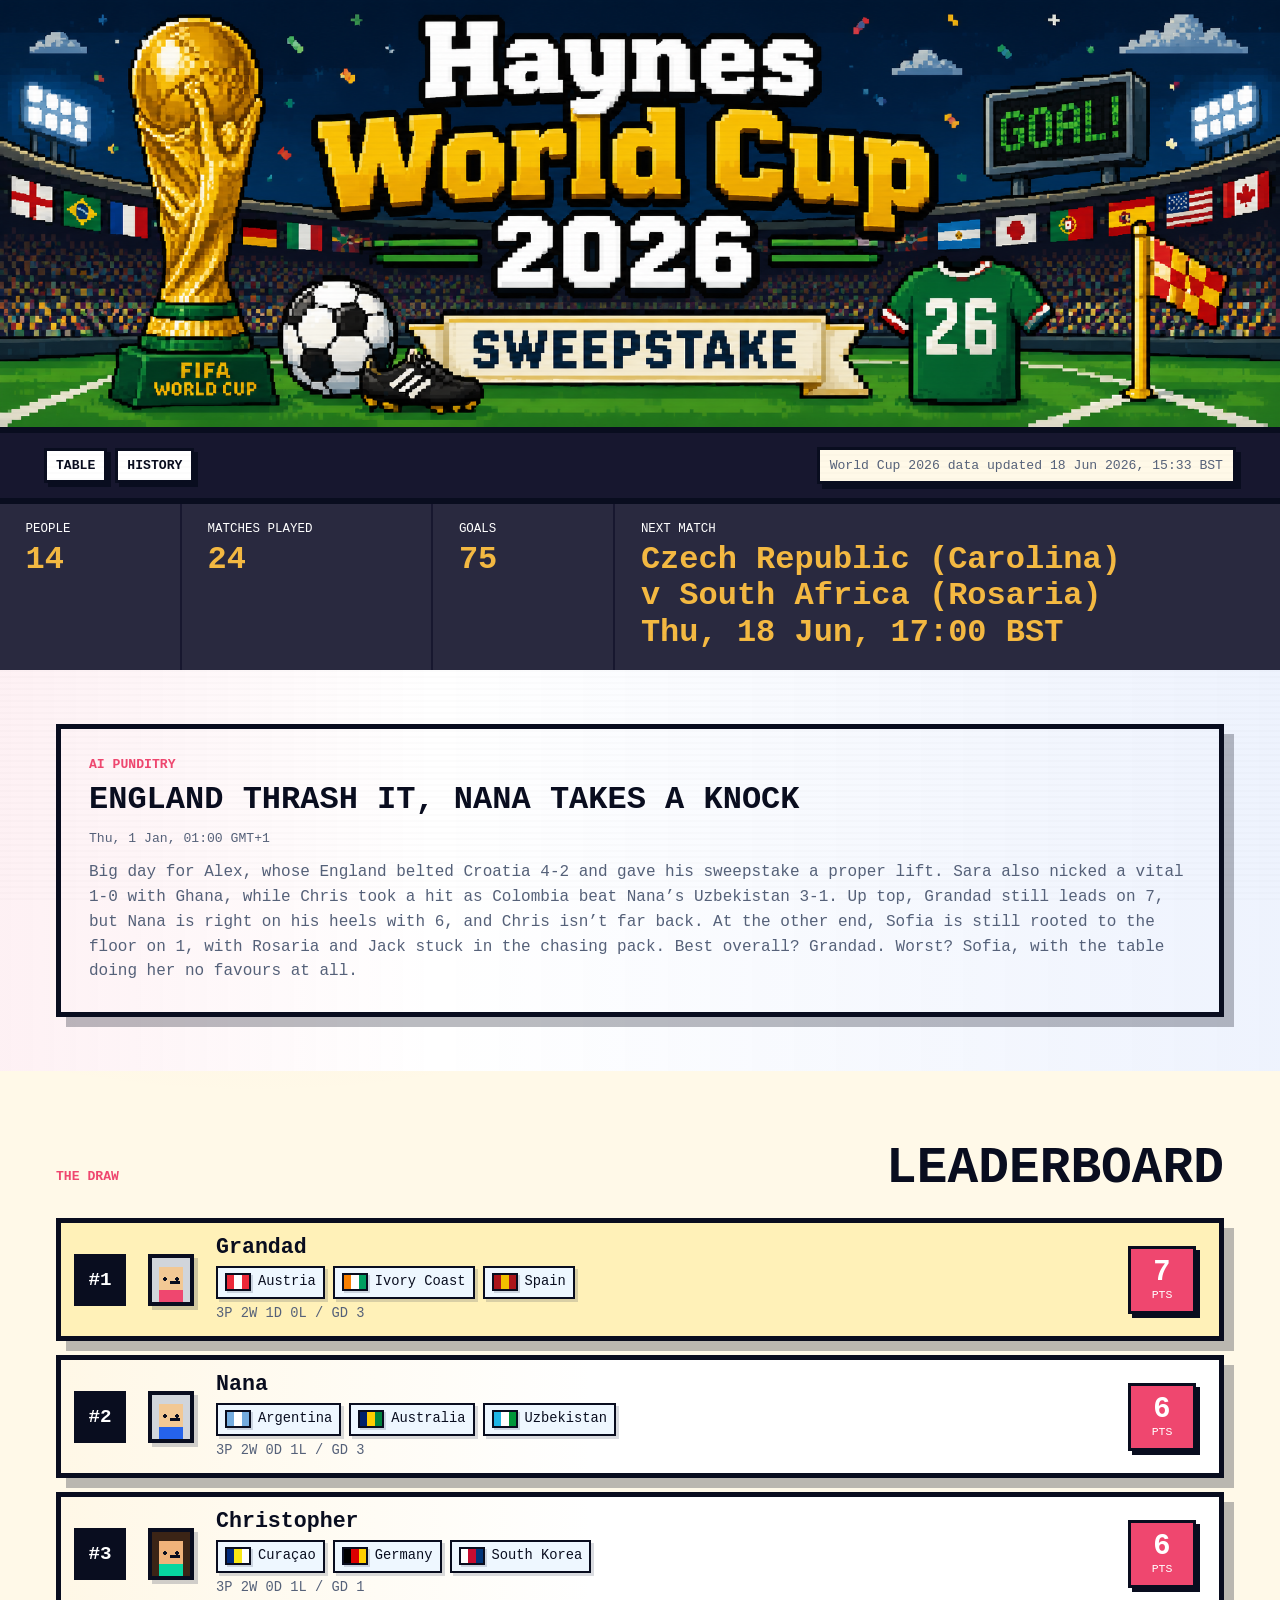
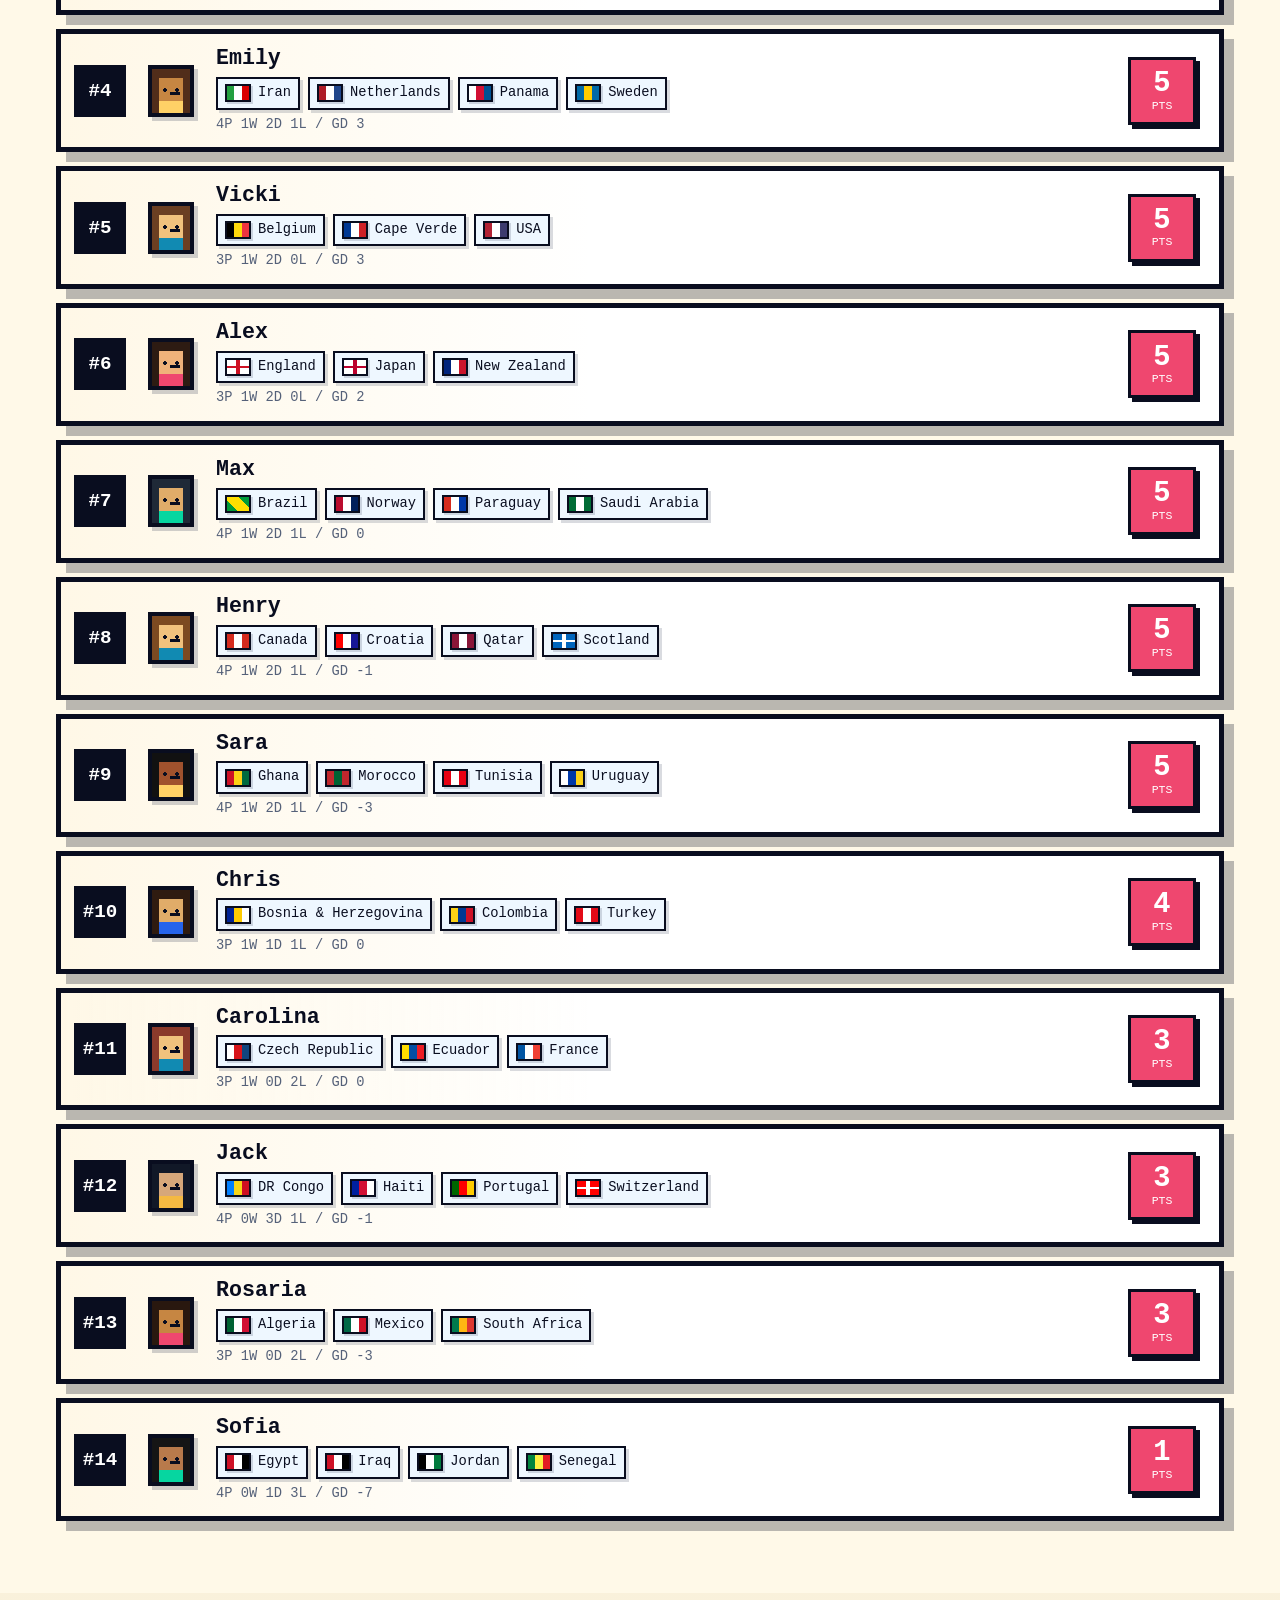
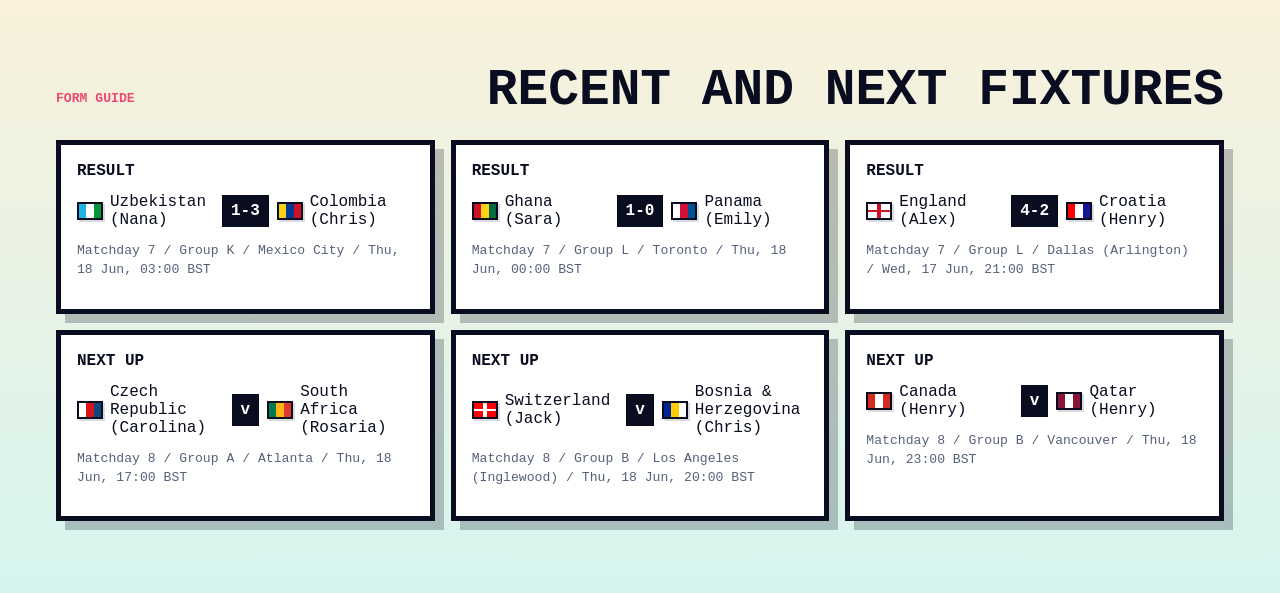
==== commit 4e270af9: "feat: show AI summary date" ====
--- a/index.html
+++ b/index.html
@@ -59,6 +59,7 @@
         <div class="ai-summary" id="ai-summary">
           <p class="eyebrow">AI punditry</p>
           <h2 id="ai-summary-title">Waiting for the first proper wobble.</h2>
+          <p class="fixture-meta ai-summary-date" id="ai-summary-date">Date TBC</p>
           <p>Once the hourly update sees a result change, this will get spicy.</p>
         </div>
       </section>
--- a/styles.css
+++ b/styles.css
@@ -66,7 +66,7 @@
 }
 
 .site-header {
-  min-height: clamp(500px, 56vh, 620px);
+  min-height: 0;
   display: block;
 }
 
@@ -157,7 +157,7 @@
     radial-gradient(circle at 20% 0%, rgba(255, 209, 102, 0.18), transparent 30%),
     linear-gradient(180deg, #091026 0%, #13215c 60%, #0b1026 100%);
   display: block;
-  min-height: clamp(500px, 56vh, 620px);
+  min-height: 0;
   overflow: hidden;
   position: relative;
 }
@@ -336,34 +336,28 @@
 }
 
 .retro-banner {
-  animation: bannerFloat 5s steps(5, end) infinite;
+  animation: none;
+  aspect-ratio: 2172 / 724;
   background: #091026;
-  border: 8px solid #f8fafc;
-  bottom: clamp(28px, 6vh, 56px);
-  box-shadow: 16px 16px 0 rgba(0, 0, 0, 0.35);
-  height: clamp(280px, 36vw, 430px);
-  left: clamp(18px, 6vw, 70px);
-  outline: 8px solid var(--ink);
+  border: 0;
+  box-shadow: none;
+  display: block;
+  height: auto;
+  outline: 0;
   overflow: hidden;
-  position: absolute;
-  right: clamp(18px, 6vw, 70px);
-  z-index: 3;
+  position: relative;
+  width: 100%;
 }
 
 .banner-image,
 .banner-overlay {
-  inset: 0;
-  position: absolute;
+  display: block;
 }
 
 .banner-image {
-  display: block;
-  height: 100%;
+  height: auto;
   image-rendering: auto;
-  object-fit: cover;
-  object-position: 64% 50%;
   width: 100%;
-  z-index: 0;
 }
 
 .banner-overlay {
@@ -559,6 +553,9 @@
 
 .summary-strip > div {
   background: rgba(255, 255, 255, 0.08);
+  display: flex;
+  flex-direction: column;
+  gap: 6px;
   min-width: 0;
   padding: 18px clamp(12px, 2vw, 26px);
 }
@@ -566,7 +563,10 @@
 .summary-value,
 .summary-label {
   display: block;
+  max-width: 100%;
+  min-width: 0;
   overflow-wrap: anywhere;
+  word-break: break-word;
 }
 
 .summary-value {
@@ -574,12 +574,18 @@
   font-size: clamp(1.15rem, 3vw, 2rem);
   font-weight: 700;
   line-height: 1.15;
+  order: 2;
 }
 
 .summary-label {
   font-size: 0.78rem;
-  margin-top: 4px;
+  margin-top: 0;
+  order: 1;
   text-transform: uppercase;
+}
+
+#next-kickoff span {
+  display: block;
 }
 
 .content-band {
@@ -604,6 +610,8 @@
   box-shadow: var(--shadow);
   margin: 0 auto;
   max-width: 1180px;
+  min-width: 0;
+  overflow: hidden;
   padding: clamp(18px, 3vw, 28px);
 }
 
@@ -614,10 +622,16 @@
   text-transform: uppercase;
 }
 
+.ai-summary-date {
+  margin: 0 0 12px;
+}
+
 .ai-summary p:last-child {
   color: var(--muted);
   line-height: 1.55;
   margin-bottom: 0;
+  overflow-wrap: anywhere;
+  word-break: break-word;
 }
 
 .section-heading {
@@ -1003,26 +1017,12 @@
 }
 
 @media (max-width: 820px) {
-  .site-header {
-    min-height: 460px;
-  }
-
-  .hero {
-    min-height: 460px;
-  }
-
-  .retro-banner {
-    height: 390px;
-  }
-
-  .banner-text {
-    font-size: clamp(2.75rem, 11vw, 5rem);
-    max-width: 8.6ch;
-  }
-
-  .summary-strip,
+  .summary-strip {
+    grid-template-columns: repeat(2, minmax(0, 1fr));
+  }
+
   .fixture-grid {
-    grid-template-columns: repeat(2, minmax(0, 1fr));
+    grid-template-columns: 1fr;
   }
 
   .section-heading {
@@ -1053,9 +1053,23 @@
 }
 
 @media (max-width: 520px) {
-  .site-header,
-  .hero {
-    min-height: 220px;
+  .ai-summary-band,
+  .content-band {
+    padding-left: 12px;
+    padding-right: 12px;
+  }
+
+  .ai-summary,
+  .leader-card,
+  .fixture-card {
+    box-shadow: 5px 5px 0 rgba(9, 13, 31, 0.24);
+  }
+
+  .ai-summary {
+    margin-left: 0;
+    margin-right: 0;
+    max-width: calc(100vw - 36px);
+    width: 300px;
   }
 
   .site-controls {
@@ -1102,26 +1116,4 @@
   .fixture-grid {
     grid-template-columns: 1fr;
   }
-
-  .retro-banner {
-    aspect-ratio: 2172 / 724;
-    bottom: auto;
-    border-width: 6px;
-    box-shadow: 8px 8px 0 rgba(0, 0, 0, 0.35);
-    height: auto;
-    left: 22px;
-    outline-width: 6px;
-    right: 22px;
-    top: 28px;
-  }
-
-  .banner-text {
-    font-size: clamp(2.35rem, 12vw, 3.45rem);
-    left: 20px;
-    max-width: 7.8ch;
-  }
-
-  .banner-image {
-    object-position: 50% 50%;
-  }
-}
+}
